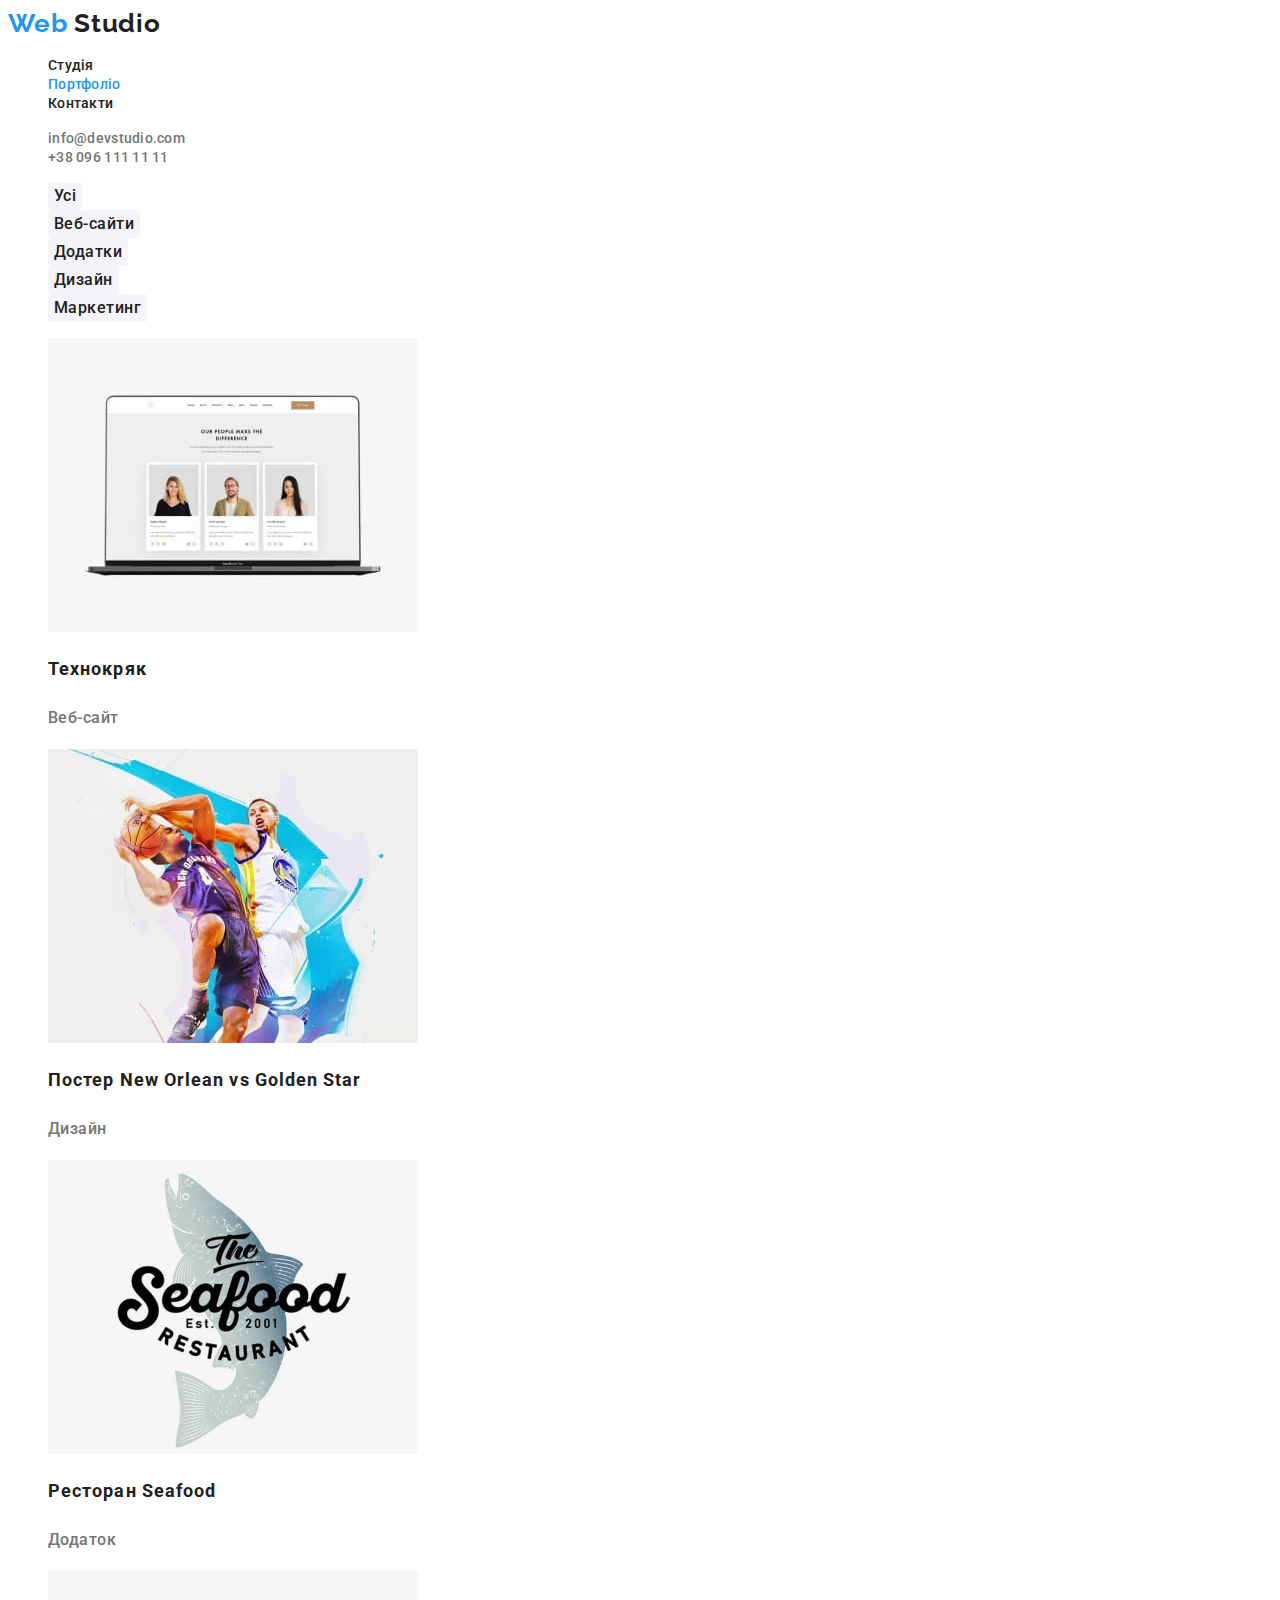
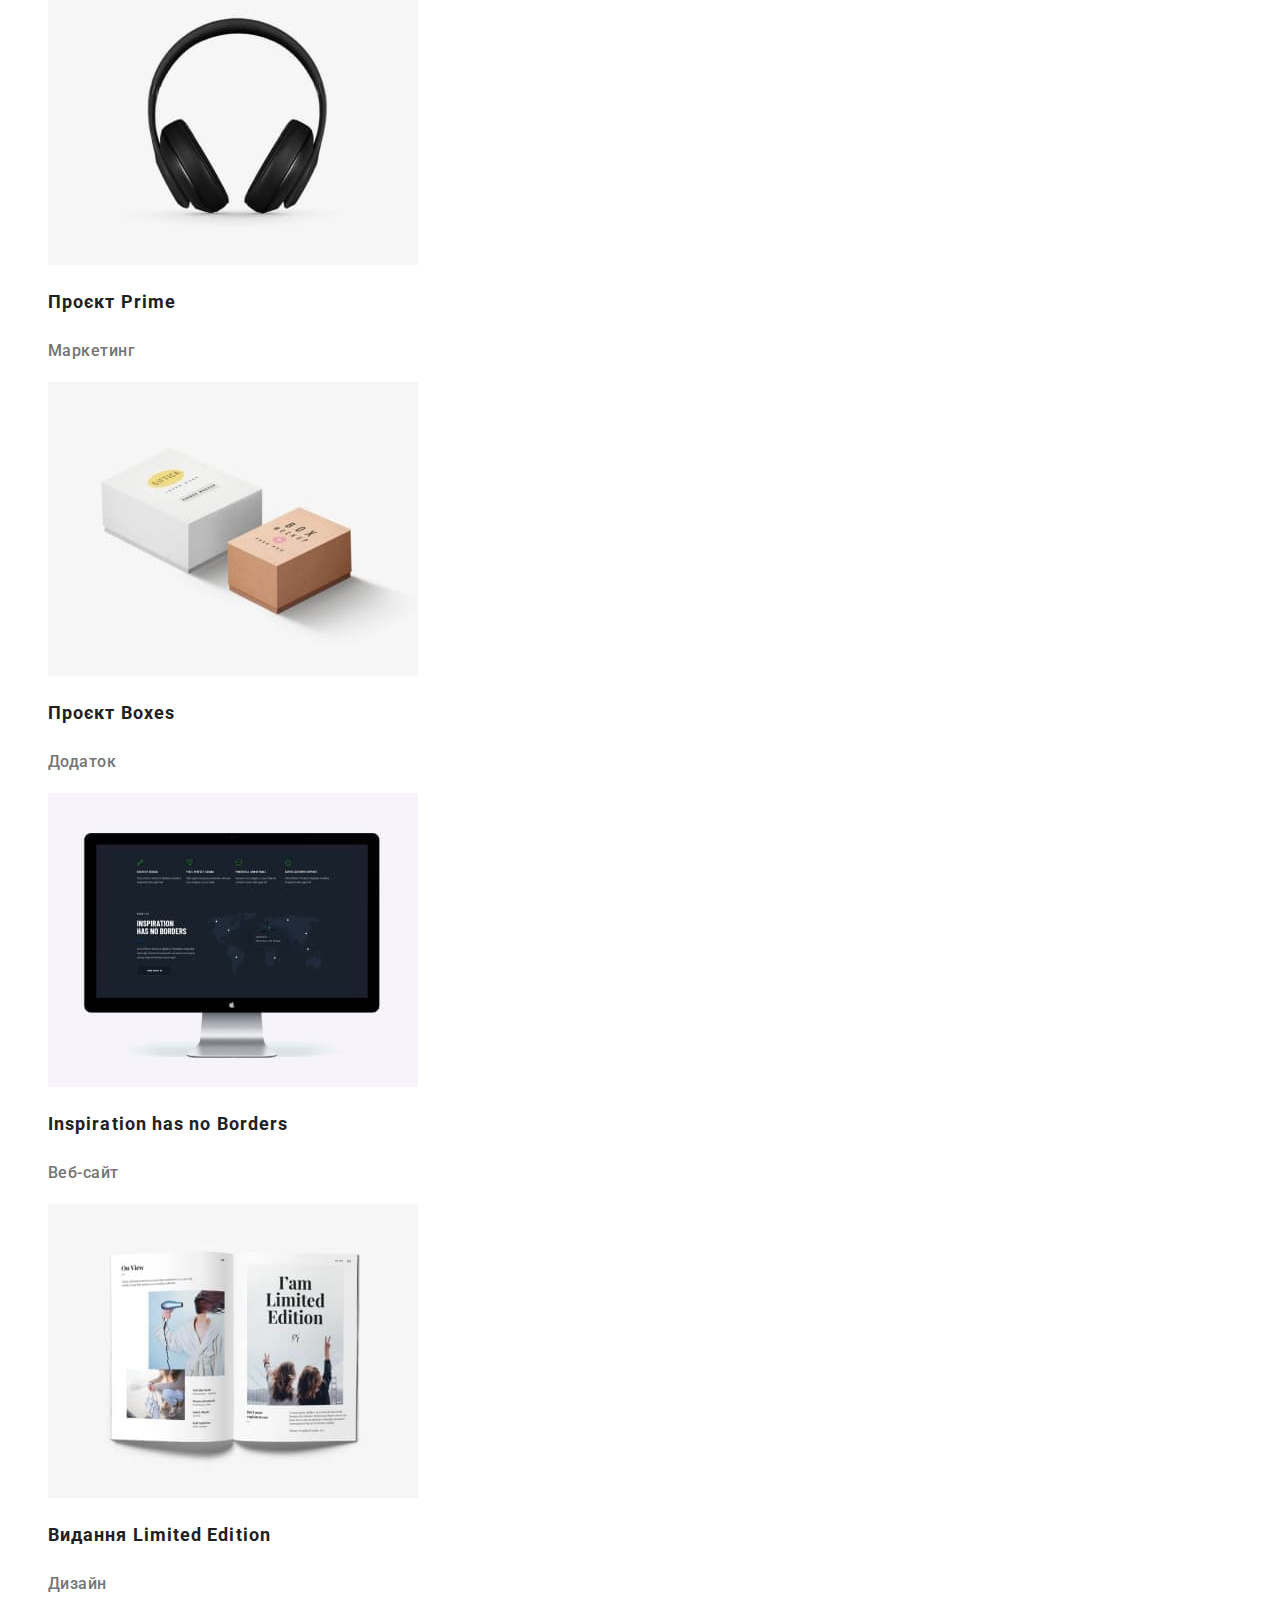
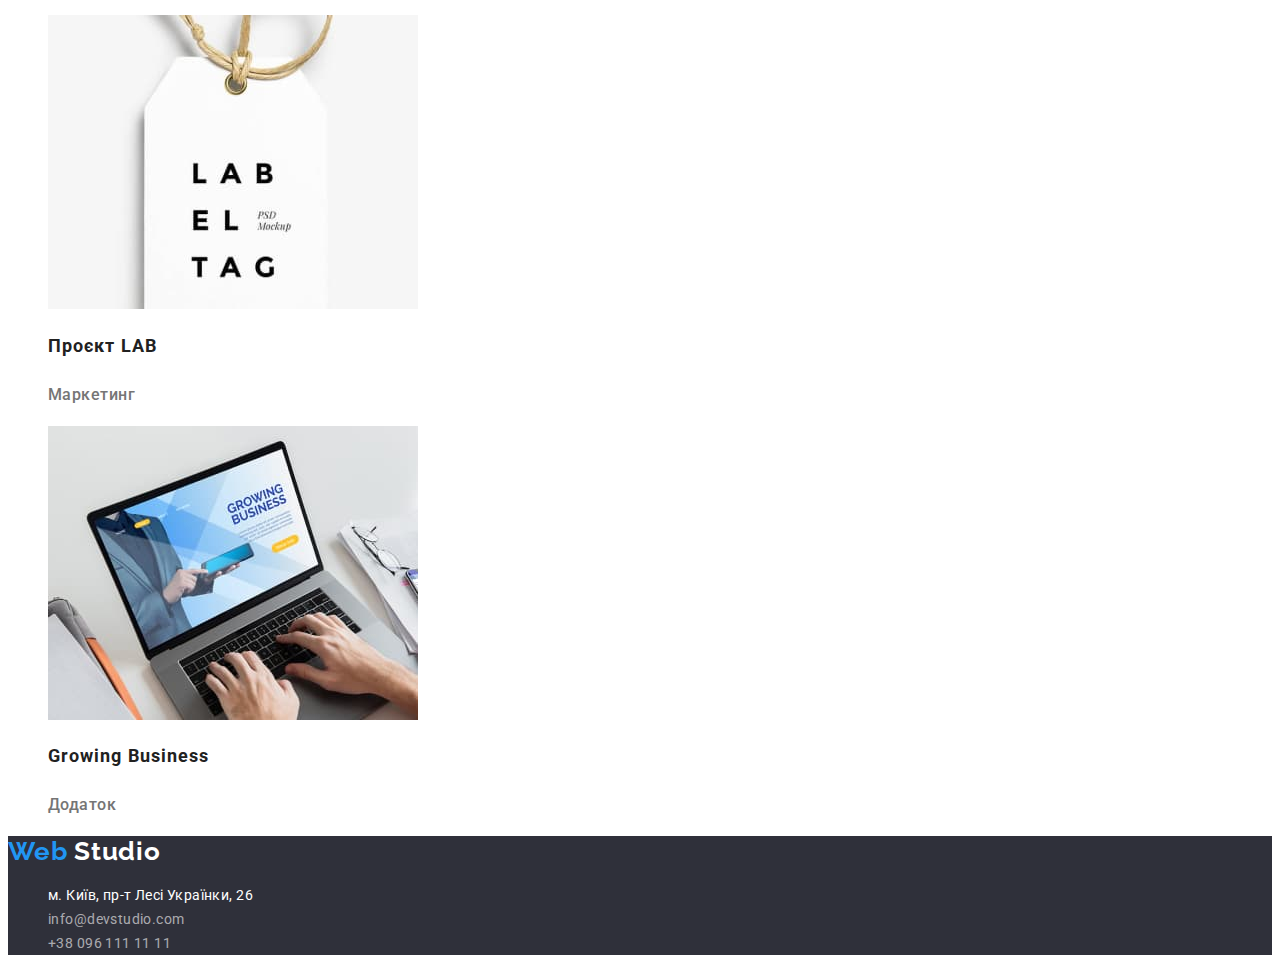
==== portfolio.html @ 4c3aa077 "копія дз2 в дз3" ====
<!DOCTYPE html>
<html lang="uk">
  <head>
    <link rel="preconnect" href="https://fonts.googleapis.com" />
    <link rel="preconnect" href="https://fonts.gstatic.com" crossorigin />
    <meta charset="UTF-8" />
    <meta http-equiv="X-UA-Compatible" content="IE=edge" />
    <meta name="viewport" content="width=device-width, initial-scale=1.0" />
    <link
      href="https://fonts.googleapis.com/css2?family=Raleway:wght@700&family=Roboto:wght@400;500;700;900&display=swap"
      rel="stylesheet"
    />
    <link rel="stylesheet" href="./css/styles.css" />
    <title>Home work Portfolio</title>
  </head>
  <body>
    <!-- Header -->
    <header>
      <a href="#" class="logo">
        Web
        <span class="logo-web">Studio</span>
      </a>
      <nav class="nav-links">
        <ul class="list">
          <li>
            <a class="link link-page-secondary" href="./index.html">Студія</a>
          </li>
          <li><a class="link link-page-current" href="#">Портфоліо</a></li>
          <li><a class="link link-page-secondary" href="#">Контакти</a></li>
        </ul>
      </nav>
      <ul class="list">
        <li>
          <a class="header-contact" href="mailto:info@devstudio.com">
            info@devstudio.com
          </a>
        </li>
        <li>
          <a class="header-contact" href="tel:+380961111111">
            +38 096 111 11 11
          </a>
        </li>
      </ul>
    </header>
    <!-- main -->
    <main>
      <section class="gallary">
        <h1 hidden>Наші проєкти</h1>
        <ul class="buttons">
          <li>
            <button type="button" class="button-filter button-all">Усі</button>
          </li>
          <li>
            <button type="button" class="button-filter button-site">
              Веб-сайти
            </button>
          </li>
          <li>
            <button type="button" class="button-filter button-appendices">
              Додатки
            </button>
          </li>
          <li>
            <button type="button" class="button-filter button-design">
              Дизайн
            </button>
          </li>
          <li>
            <button type="button" class="button-filter button-marketing">
              Маркетинг
            </button>
          </li>
        </ul>
        <ul class="list">
          <li>
            <a class="list link" href="#">
              <img src="./img/technocryk.jpg" alt="веб-сайт" width="370" />
              <h2 class="gallary-title">Технокряк</h2>
              <p class="gallary-text">Веб-сайт</p>
            </a>
          </li>

          <li>
            <a class="list link" href="#">
              <img src="./img/poster.jpg" alt="дизайн" width="370" />
              <h2 class="gallary-title">Постер New Orlean vs Golden Star</h2>
              <p class="gallary-text">Дизайн</p>
            </a>
          </li>

          <li>
            <a class="list link" href="#">
              <img src="./img/restaurant.jpg" alt="додаток" width="370" />
              <h2 class="gallary-title">Ресторан Seafood</h2>
              <p class="gallary-text">Додаток</p>
            </a>
          </li>

          <li>
            <a class="list link" href="#">
              <img src="./img/project-prime.jpg" alt="маркетинг" width="370" />
              <h2 class="gallary-title">Проєкт Prime</h2>
              <p class="gallary-text">Маркетинг</p>
            </a>
          </li>

          <li>
            <a class="list link" href="#">
              <img src="./img/project-boxes.jpg" alt="додаток" width="370" />
              <h2 class="gallary-title">Проєкт Boxes</h2>
              <p class="gallary-text">Додаток</p>
            </a>
          </li>

          <li>
            <a class="list link" href="#">
              <img src="./img/Inspiration.jpg" alt="веб-сайт" width="370" />
              <h2 class="gallary-title">Inspiration has no Borders</h2>
              <p class="gallary-text">Веб-сайт</p>
            </a>
          </li>

          <li>
            <a class="list link" href="#">
              <img src="./img/magazine.jpg" alt="дизайн" width="370" />
              <h2 class="gallary-title">Видання Limited Edition</h2>
              <p class="gallary-text">Дизайн</p>
            </a>
          </li>

          <li>
            <a class="list link" href="#">
              <img src="./img/project-lab.jpg" alt="маркетинг" width="370" />
              <h2 class="gallary-title">Проєкт LAB</h2>
              <p class="gallary-text">Маркетинг</p>
            </a>
          </li>

          <li>
            <a class="list link" href="#">
              <img src="./img/growing-bussines.jpg" alt="додаток" width="370" />
              <h2 class="gallary-title">Growing Business</h2>
              <p class="gallary-text">Додаток</p>
            </a>
          </li>
        </ul>
      </section>
    </main>
    <!-- Footer -->
    <footer class="footer">
      <a href="#" class="logo">
        Web
        <span class="logo-studio">Studio</span>
      </a>
      <address>
        <ul class="list">
          <li>
            <a
              class="address"
              href="https://goo.gl/maps/8CbtvmyLUksSTkxB8"
              target="_blank"
            >
              м. Київ, пр-т Лесі Українки, 26
            </a>
          </li>
          <li>
            <a class="footer-contact" href="mailto:info@devstudio.com">
              info@devstudio.com
            </a>
          </li>
          <li>
            <a class="footer-contact" href="tel:+380961111111">
              +38 096 111 11 11
            </a>
          </li>
        </ul>
      </address>
    </footer>
  </body>
</html>
---- css/styles.css ----
/* колір основного тексту #757575 */
/* колір вторинного тексту #212121 */
/* колір акценту #2196F3 */
/* колір білий #FFFFFF */
/* колір фону темний #2F303A */
/* колір фону сірого #F5F4FA */
/* колір прозорий rgba(255, 255, 255, 0.6) */

:root {
  --primary-text-color: #757575;
  --title-text-color: #212121;
  --accent-color: #2196f3;
  --primary-white-color: #ffffff;
  --color-transparent: rgba(255, 255, 255, 0.6);
  --background-color-dark: #2f303a;
  --background-color-gray: #f5f4fa;
}
/* Загальні стилі */
body {
  font-family: Roboto, sans-serif;
  background-color: var(--primary-white-color);
  color: var(--primary-text-color);
}
.list {
  list-style: none;
}
.buttons {
  list-style: none;
}

.link {
  color: var(--title-text-color);
  text-decoration: none;
  font-family: Roboto;
  font-weight: 500;
  font-size: 14px;
  line-height: calc(16 / 14);
  letter-spacing: 0.02em;
}

/* стилі логотипу */
.logo {
  color: var(--accent-color);
  font-family: 'Raleway';
  font-style: normal;
  font-weight: 700;
  font-size: 26px;
  line-height: calc(31 / 26);
  text-decoration: none;
  letter-spacing: 0.03em;
}
.logo-web {
  color: var(--title-text-color);
}
.logo-studio {
  color: var(--primary-white-color);
}
/* стилі контактів шапки */
.header-contact {
  font-weight: 500;
  font-size: 14px;
  line-height: calc(16 / 14);
  letter-spacing: 0.02em;
  text-decoration: none;
  color: var(--primary-text-color);
}
.header-contact:hover,
.header-contact:focus {
  color: var(--accent-color);
}
/* стилі навігатора */

.link-page-current .link-page-secondary {
  font-weight: 500;
  font-size: 14px;
  line-height: calc(16 / 14);
  letter-spacing: 0.02em;
}

.link-page-secondary:hover,
.link-page-secondary:focus {
  color: var(--accent-color);
}

.link-page-current {
  color: var(--accent-color);
}

/* стилі main WebStudio */
.hero {
  background: var(--background-color-dark);
  width: 1600px;
  height: 600px;
}
.hero-title {
  position: absolute;
  width: 696px;
  height: 120px;
  font-weight: 900;
  font-size: 44px;
  line-height: 1.36;
  text-align: center;
  letter-spacing: 0.06em;
  text-transform: uppercase;
  color: var(--primary-white-color);
}
.hero-button {
  font-family: inherit;
  font-weight: 700;
  font-size: 16px;
  line-height: calc(30 / 16);
  text-align: center;
  letter-spacing: 0.03em;
  color: var(--primary-white-color);
  background-color: var(--accent-color);
  cursor: pointer;
  border-radius: 4px;
  border: 0;
  box-shadow: 0px 4px 4px rgba(0, 0, 0, 0.15);
  position: absolute;
  width: 216px;
  height: 50px;
}
.hero-button:hover,
.hero-button:focus {
  color: var(--primary-white-color);
  background-color: #188ce8;
}
.benefits-title {
  font-size: 14px;
  line-height: calc(16 / 14);
  letter-spacing: 0.03em;
  text-transform: uppercase;
  color: var(--title-text-color);
}
.benefits-text {
  font-size: 14px;
  line-height: calc(24 / 14);
  letter-spacing: 0.03em;
  color: var(--primary-text-color);
}
.project-title {
  font-size: 36px;
  line-height: calc(42 / 36);
  letter-spacing: 0.03em;
  color: var(--title-text-color);
}
.team {
  background-color: var(--background-color-gray);
}
.team-title {
  font-size: 36px;
  line-height: calc(42 / 36);
  letter-spacing: 0.03em;
  color: var(--title-text-color);
}
.specialist-title {
  font-weight: 500;
  font-size: 16px;
  line-height: 19px;
  letter-spacing: 0.03em;
  color: var(--title-text-color);
}
.specialist-text {
  font-size: 16px;
  line-height: calc(19 / 16);
  letter-spacing: 0.03em;
  color: var(--primary-text-color);
}
/* стилі main сторінки Porfolio */

/* стиль кнопки */
.button-filter {
  font-family: inherit;
  font-style: normal;
  font-weight: 500;
  font-size: 16px;
  line-height: calc(26 / 16);
  text-align: center;
  letter-spacing: 0.03em;
  color: var(--title-text-color);
  cursor: pointer;
  background-color: var(--background-color-gray);
  border-radius: 4px;
  border: 0;
}
.button-filter:hover,
.button-filter:focus {
  color: var(--primary-white-color);
  background-color: var(--accent-color);
}
/* стиль Галереї проєктів */
.gallary-title {
  font-size: 18px;
  line-height: calc(36 / 18);
  letter-spacing: 0.06em;
  color: var(--title-text-color);
  text-decoration: none;
}
.gallary-title:hover,
.gallary-title:focus {
  color: var(--accent-color);
}
.gallary-text {
  font-size: 16px;
  line-height: calc(30 / 16);
  letter-spacing: 0.03em;
  color: var(--primary-text-color);
}
/* стилі футера */
.footer {
  background: var(--background-color-dark);
}

.footer-contact {
  font-family: 'Roboto';
  font-style: normal;
  font-weight: 400;
  font-size: 14px;
  line-height: calc(24 / 14);
  text-decoration: none;
  letter-spacing: 0.03em;
  color: var(--color-transparent);
}
.footer-contact:hover,
.footer-contact:focus {
  color: var(--accent-color);
}
/* стиль адреси */
.address {
  color: var(--primary-white-color);
  font-family: 'Roboto';
  font-style: normal;
  font-weight: 400;
  font-size: 14px;
  line-height: calc(24 / 14);
  text-decoration: none;
  letter-spacing: 0.03em;
}
.address:hover,
.address:focus {
  color: var(--accent-color);
}
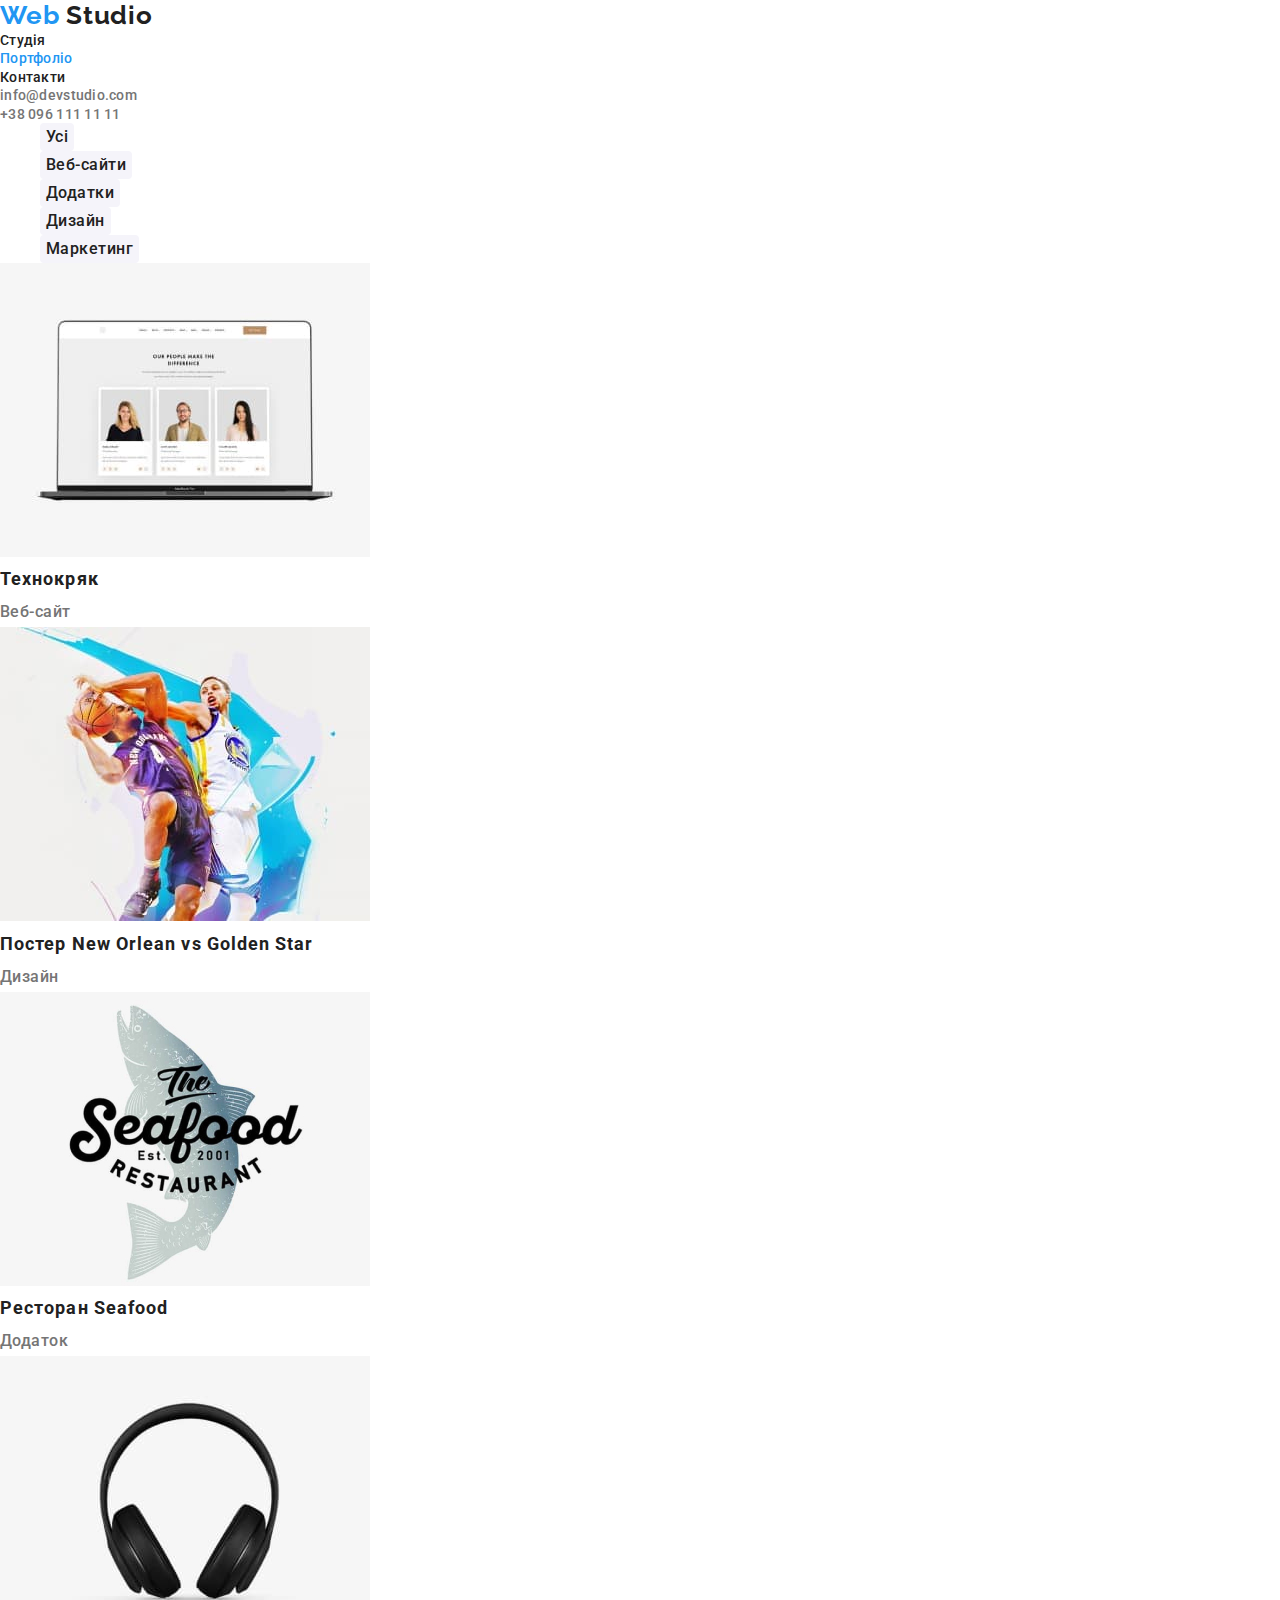
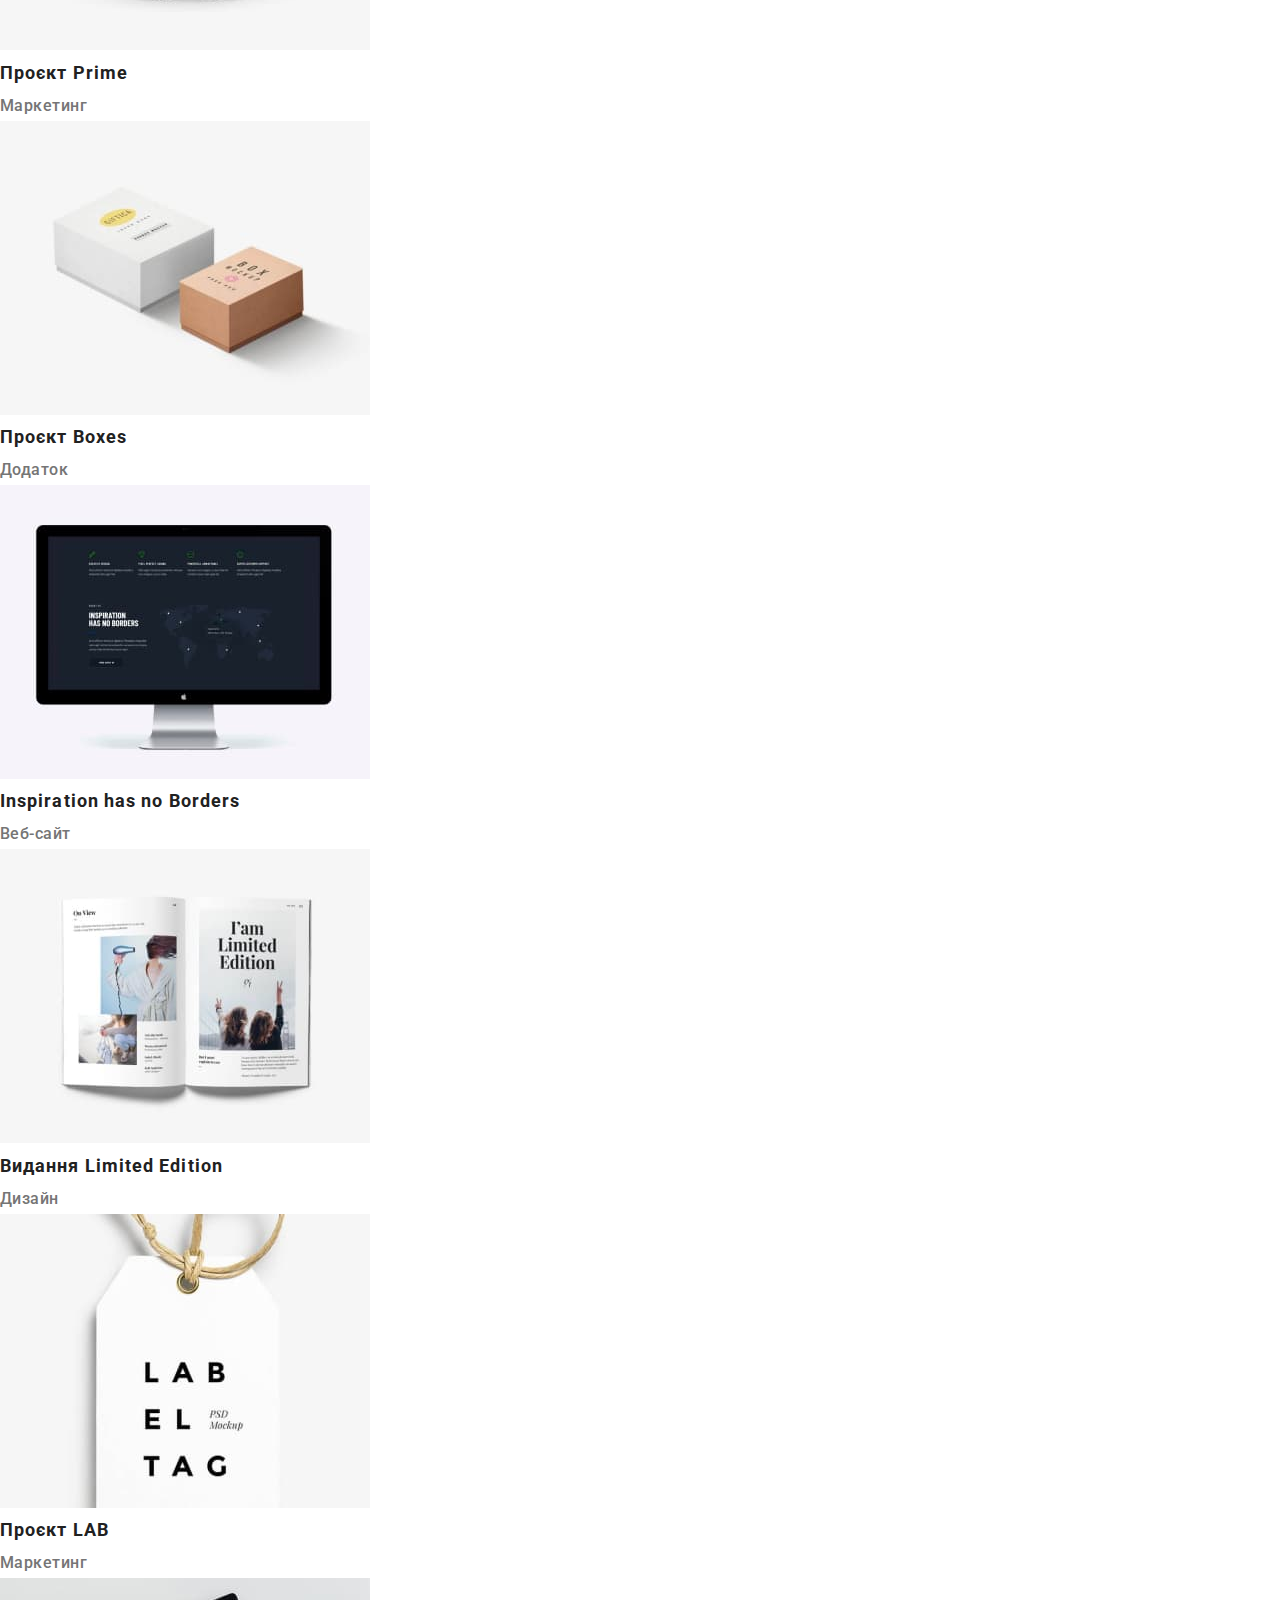
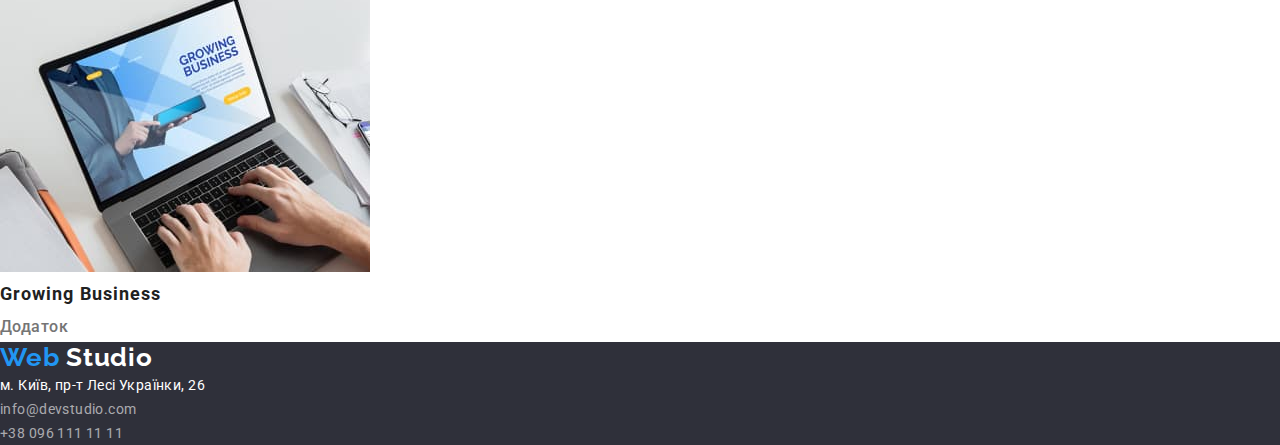
==== commit 9c3f6059: "розбиває на блоки" ====
--- a/portfolio.html
+++ b/portfolio.html
@@ -10,6 +10,7 @@
       href="https://fonts.googleapis.com/css2?family=Raleway:wght@700&family=Roboto:wght@400;500;700;900&display=swap"
       rel="stylesheet"
     />
+    <link rel="stylesheet" href="https://cdnjs.cloudflare.com/ajax/libs/modern-normalize/1.1.0/modern-normalize.min.css" />
     <link rel="stylesheet" href="./css/styles.css" />
     <title>Home work Portfolio</title>
   </head>
--- a/css/styles.css
+++ b/css/styles.css
@@ -5,6 +5,12 @@
 /* колір фону темний #2F303A */
 /* колір фону сірого #F5F4FA */
 /* колір прозорий rgba(255, 255, 255, 0.6) */
+
+*,
+*::before,
+*::after {
+  box-sizing: border-box;
+}
 
 :root {
   --primary-text-color: #757575;
@@ -23,11 +29,20 @@
 }
 .list {
   list-style: none;
+  margin: 0;
+  padding-left: 0;
 }
 .buttons {
   list-style: none;
 }
 
+.container {
+  width: 1200px;
+  margin: auto;
+  padding: 0 15px;
+  outline: 2px solid red;
+}
+
 .link {
   color: var(--title-text-color);
   text-decoration: none;
@@ -37,7 +52,9 @@
   line-height: calc(16 / 14);
   letter-spacing: 0.02em;
 }
-
+h1, h2, h3, ul, p {
+  margin: 0;
+}
 /* стилі логотипу */
 .logo {
   color: var(--accent-color);
@@ -89,12 +106,12 @@
 /* стилі main WebStudio */
 .hero {
   background: var(--background-color-dark);
-  width: 1600px;
   height: 600px;
+  
 }
 .hero-title {
-  position: absolute;
-  width: 696px;
+  margin: 0;
+ width: 696px;
   height: 120px;
   font-weight: 900;
   font-size: 44px;
@@ -117,7 +134,6 @@
   border-radius: 4px;
   border: 0;
   box-shadow: 0px 4px 4px rgba(0, 0, 0, 0.15);
-  position: absolute;
   width: 216px;
   height: 50px;
 }
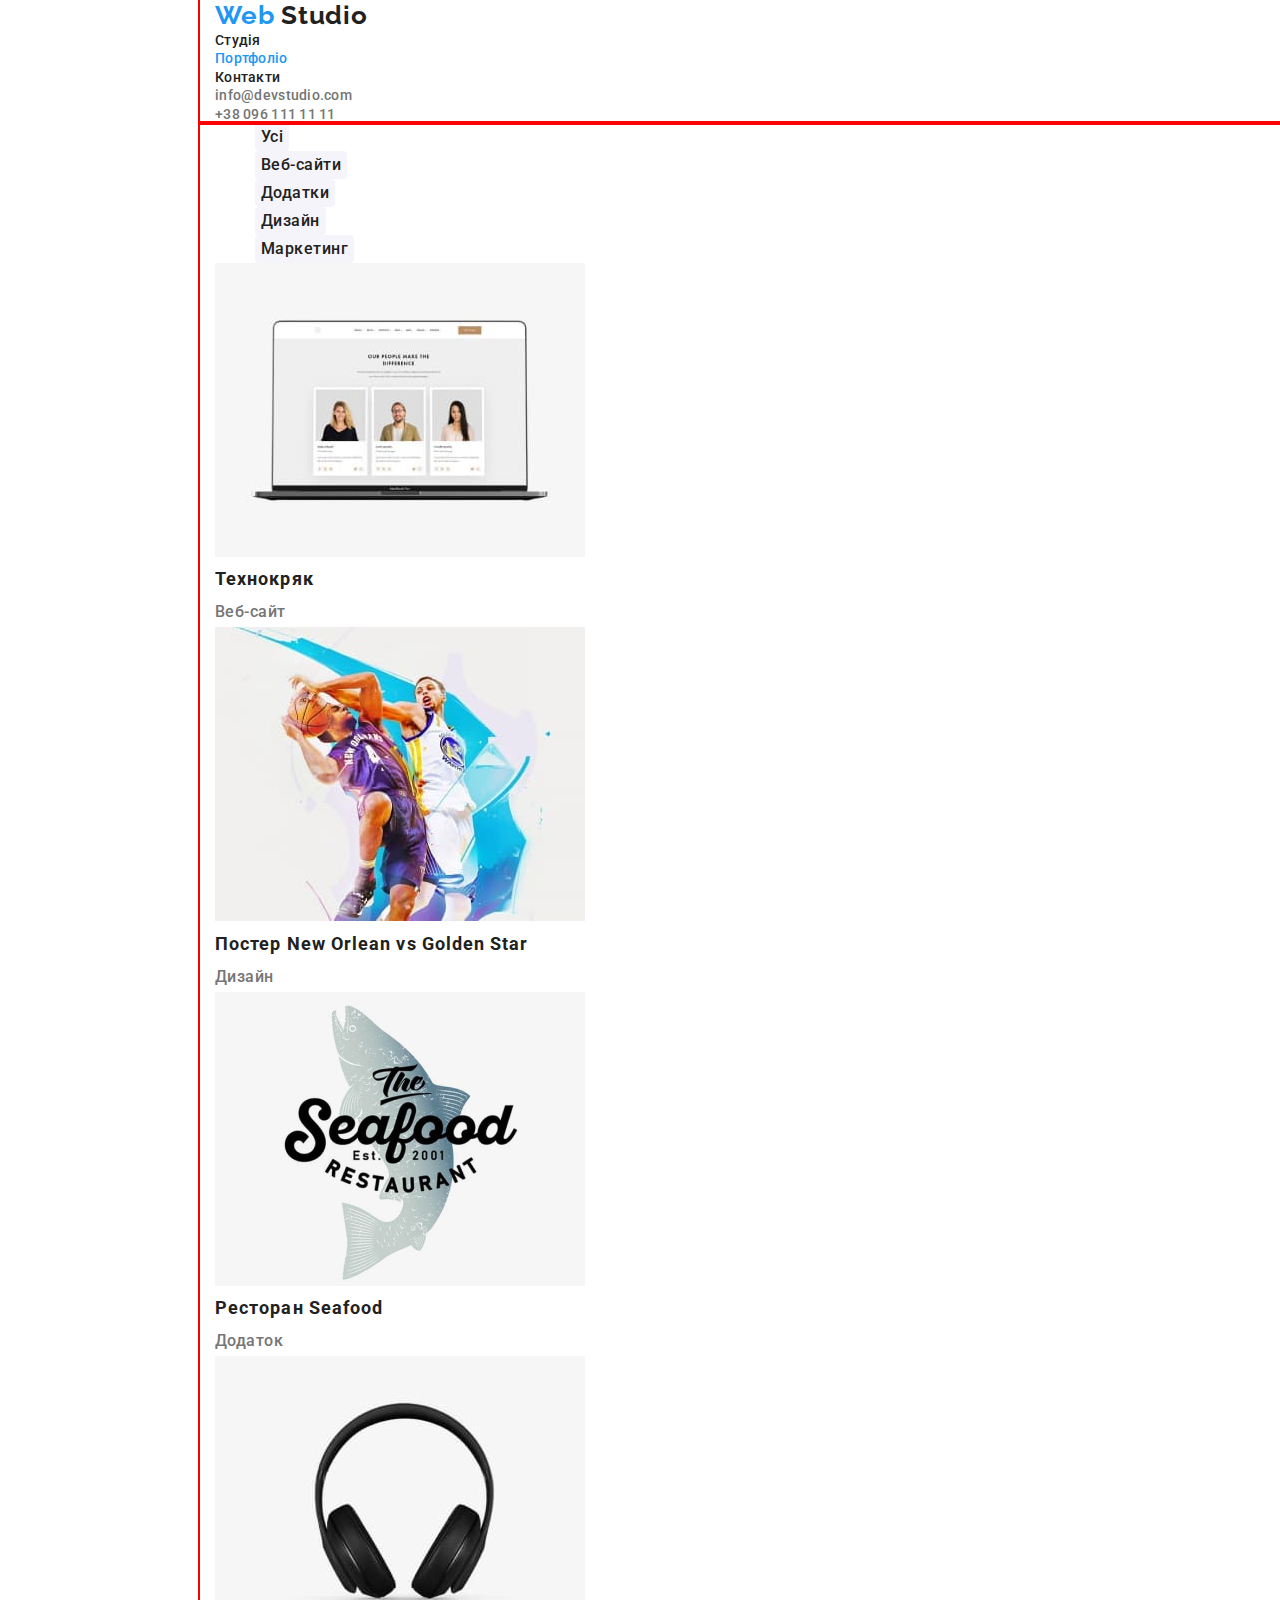
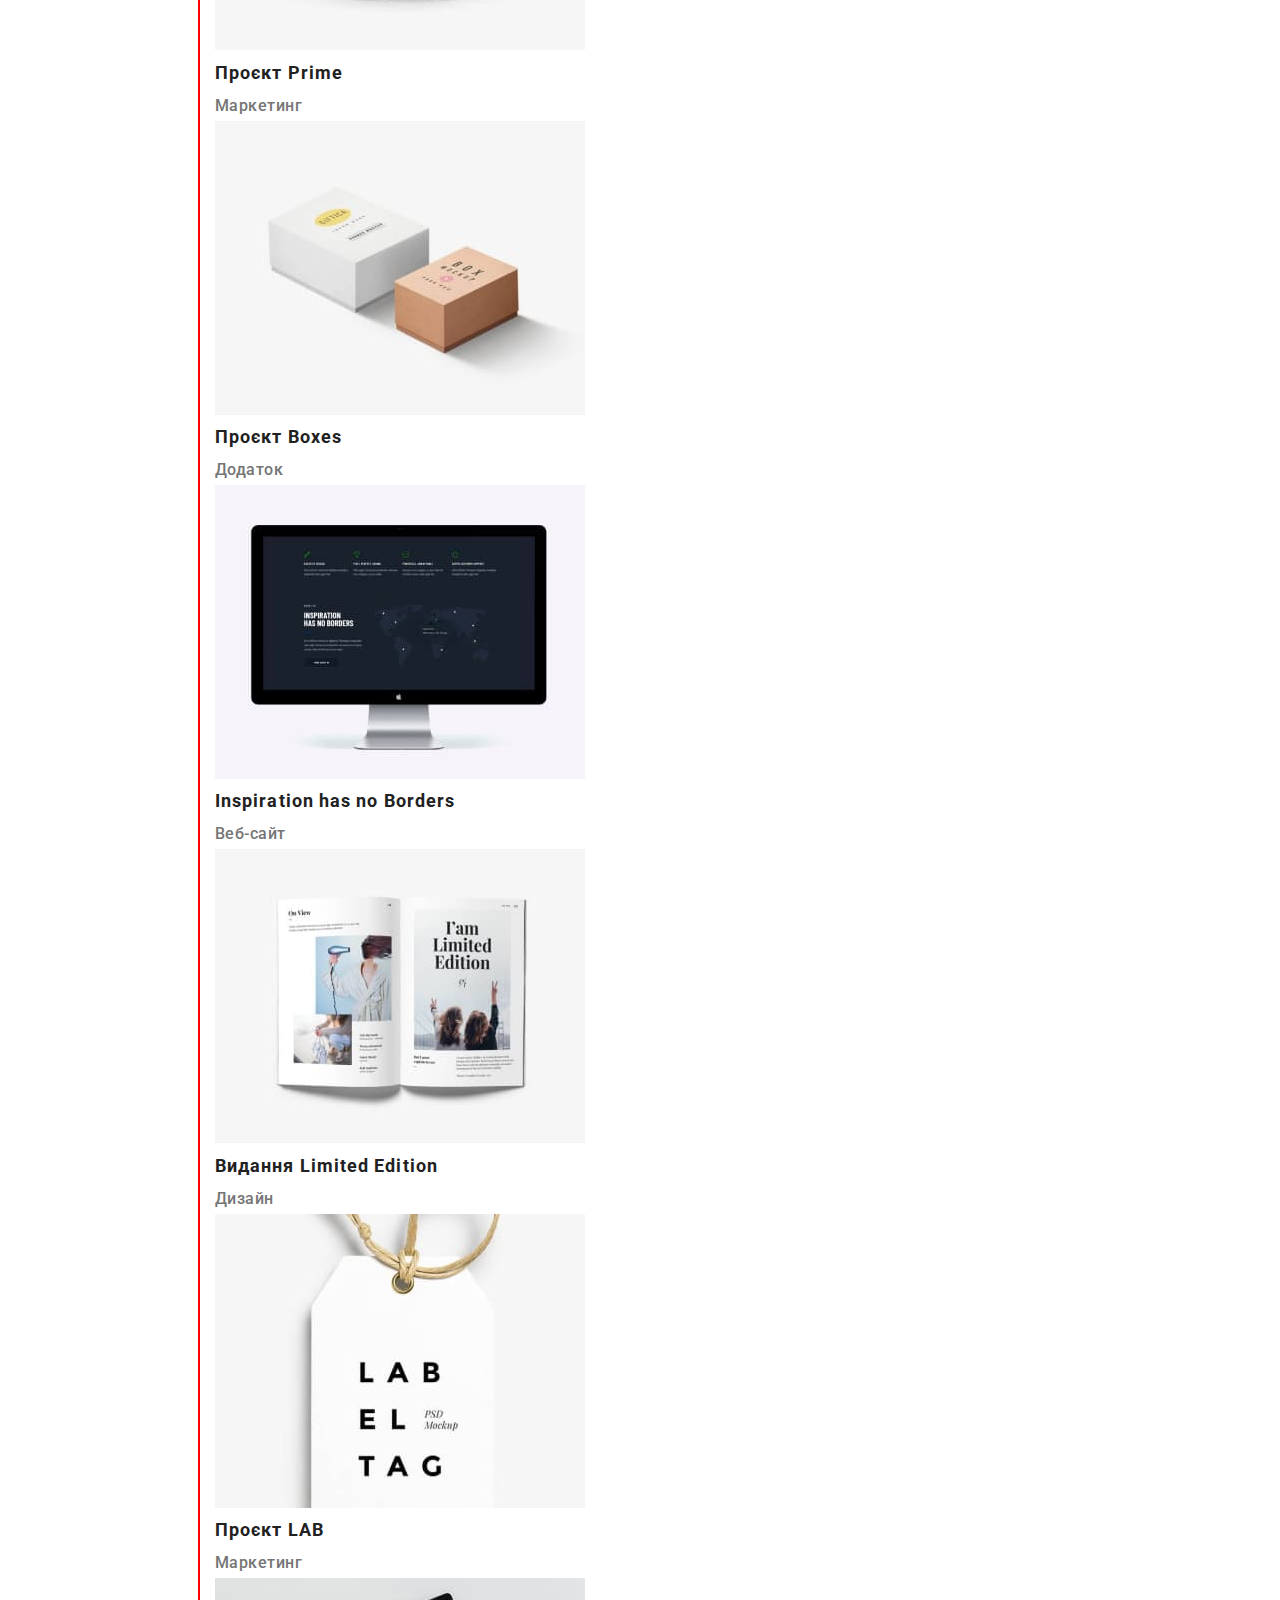
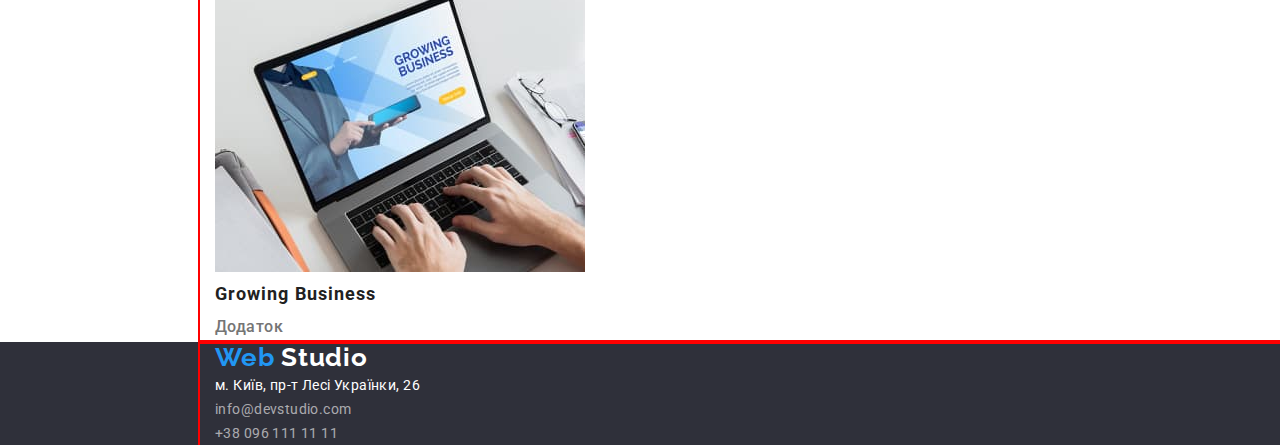
==== commit ffafa3f4: "додає розмітку контнйнерами" ====
--- a/portfolio.html
+++ b/portfolio.html
@@ -16,7 +16,8 @@
   </head>
   <body>
     <!-- Header -->
-    <header>
+    <header class="page-header section">
+      <div class="container">
       <a href="#" class="logo">
         Web
         <span class="logo-web">Studio</span>
@@ -42,11 +43,13 @@
           </a>
         </li>
       </ul>
+    </div>
     </header>
     <!-- main -->
     <main>
-      <section class="gallary">
-        <h1 hidden>Наші проєкти</h1>
+      <section class="gallary section">
+        <div class="container">
+          <h1 hidden>Наші проєкти</h1>
         <ul class="buttons">
           <li>
             <button type="button" class="button-filter button-all">Усі</button>
@@ -145,10 +148,13 @@
             </a>
           </li>
         </ul>
+        </div>
+        
       </section>
     </main>
     <!-- Footer -->
-    <footer class="footer">
+    <footer class="footer section">
+      <div class="container">
       <a href="#" class="logo">
         Web
         <span class="logo-studio">Studio</span>
@@ -176,6 +182,7 @@
           </li>
         </ul>
       </address>
+    </div>
     </footer>
   </body>
 </html>
--- a/css/styles.css
+++ b/css/styles.css
@@ -43,6 +43,13 @@
   outline: 2px solid red;
 }
 
+.section {
+  width: 1600px;
+  padding: 0 94px;
+  margin: auto;
+  
+}
+
 .link {
   color: var(--title-text-color);
   text-decoration: none;
@@ -106,22 +113,29 @@
 /* стилі main WebStudio */
 .hero {
   background: var(--background-color-dark);
-  height: 600px;
+ padding-top: 200px;
+ padding-bottom: 200px;
+ text-align: center;
+
   
 }
 .hero-title {
-  margin: 0;
- width: 696px;
-  height: 120px;
+  
+  margin-bottom: 40px;
   font-weight: 900;
   font-size: 44px;
-  line-height: 1.36;
+  line-height: calc(60 / 44);
   text-align: center;
   letter-spacing: 0.06em;
   text-transform: uppercase;
   color: var(--primary-white-color);
 }
+.pre-title {
+  margin-top: 0px;
+  font-family: inherit;
+}
 .hero-button {
+  display: inline-block;
   font-family: inherit;
   font-weight: 700;
   font-size: 16px;
@@ -142,6 +156,10 @@
   color: var(--primary-white-color);
   background-color: #188ce8;
 }
+.benefits {
+  padding-top: 94px;
+  padding-bottom: 94px;
+}
 .benefits-title {
   font-size: 14px;
   line-height: calc(16 / 14);
@@ -156,15 +174,22 @@
   color: var(--primary-text-color);
 }
 .project-title {
+  margin-bottom: 50px;
   font-size: 36px;
   line-height: calc(42 / 36);
   letter-spacing: 0.03em;
   color: var(--title-text-color);
 }
+.container-project, .container-team {
+  text-align: center;
+}
+
 .team {
   background-color: var(--background-color-gray);
+  
 }
 .team-title {
+  margin-bottom: 50px;
   font-size: 36px;
   line-height: calc(42 / 36);
   letter-spacing: 0.03em;
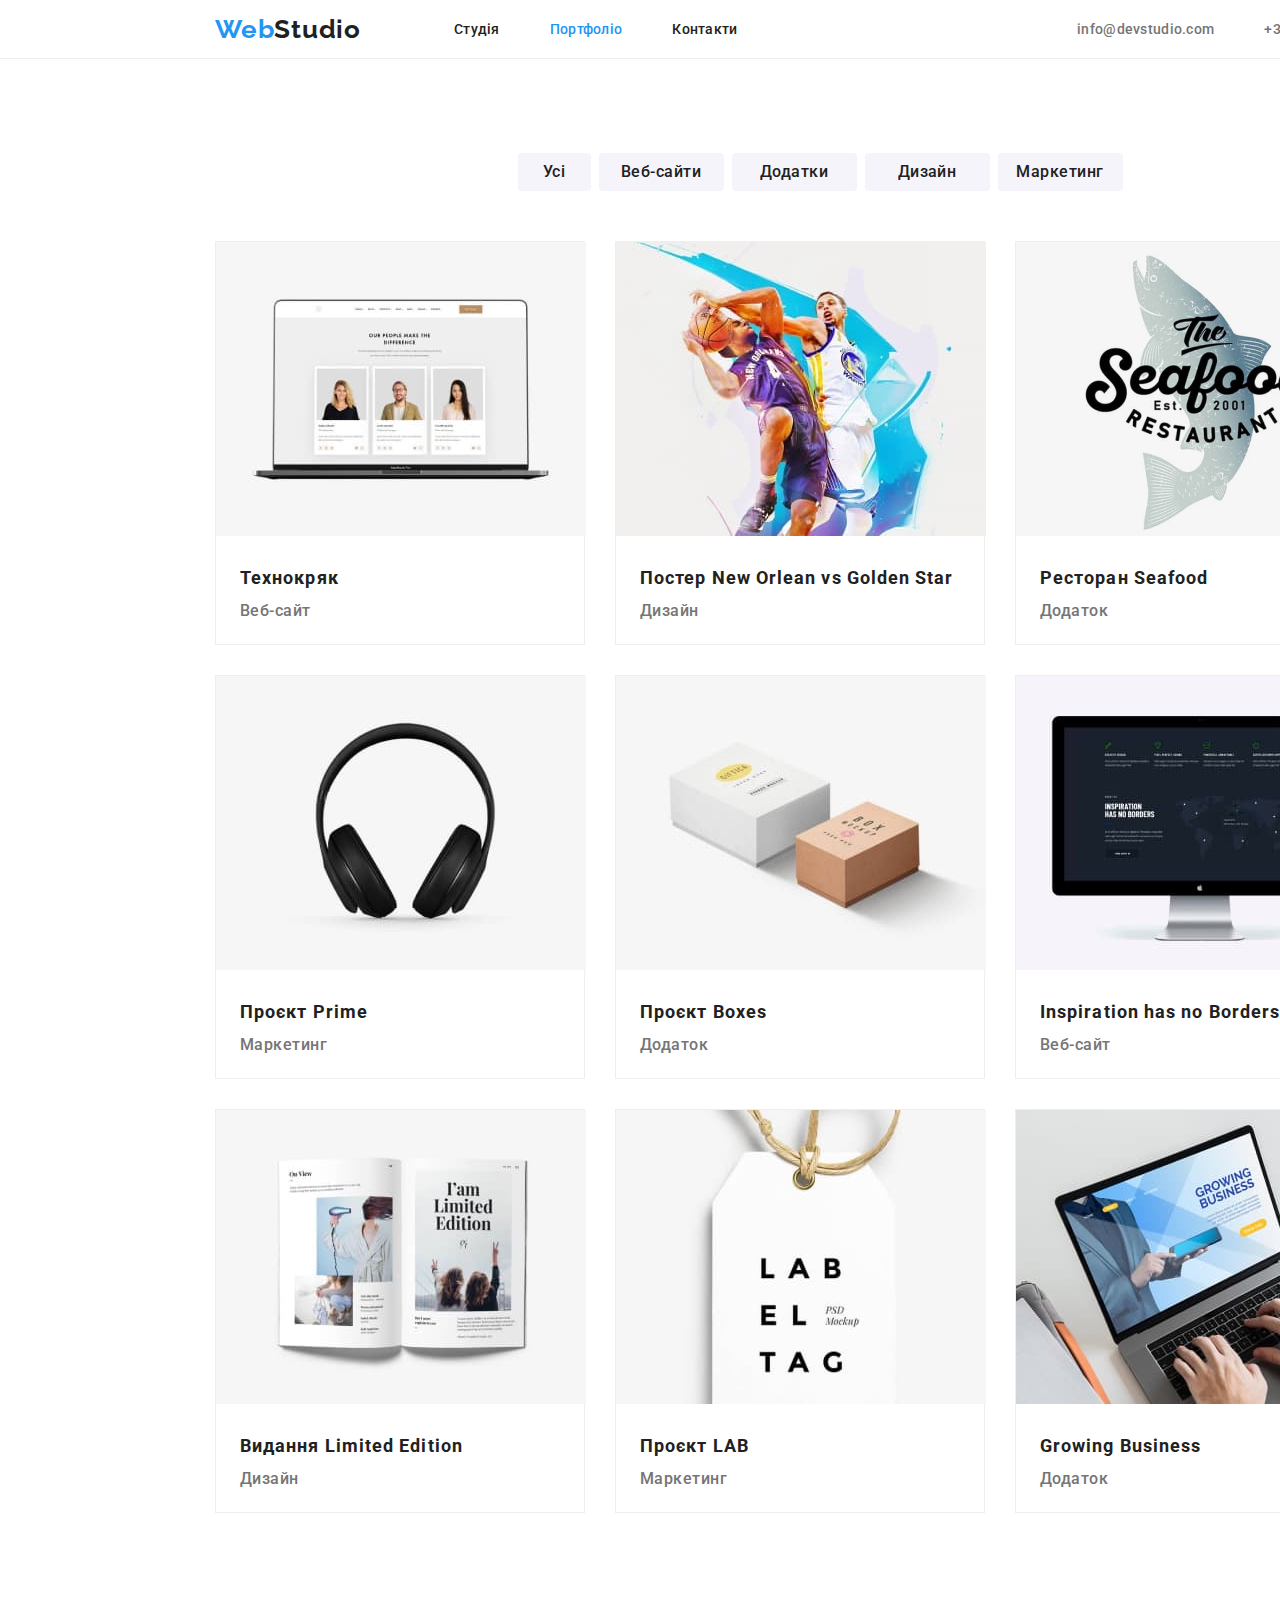
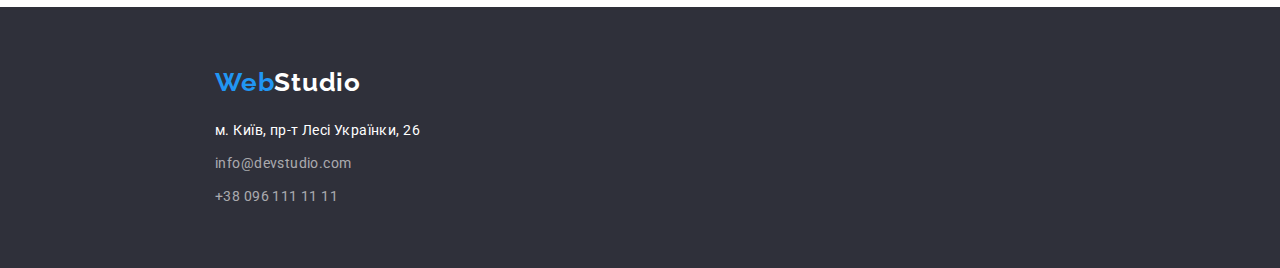
==== commit 10d472d9: "створює блоки-флекс" ====
--- a/portfolio.html
+++ b/portfolio.html
@@ -17,33 +17,32 @@
   <body>
     <!-- Header -->
     <header class="page-header section">
-      <div class="container">
-      <a href="#" class="logo">
-        Web
-        <span class="logo-web">Studio</span>
-      </a>
-      <nav class="nav-links">
-        <ul class="list">
-          <li>
-            <a class="link link-page-secondary" href="./index.html">Студія</a>
+      <div class="container main-nav">
+        <a href="#" class="logo">Web<span class="logo-web">Studio</span></a>
+        <nav class="nav-links">
+          <ul class="list site-nav">
+            <li class="item"><a class="link link-page-secondary" href="./index.html">Студія</a></li>
+            <li class="item">
+              <a class="link link-page-current" href="#">
+                Портфоліо
+              </a>
+            </li>
+            <li class="item"><a class="link link-page-secondary" href="#">Контакти</a></li>
+          </ul>
+        </nav>
+        <ul class="list site-contact">
+          <li class="item">
+            <a class="header-contact" href="mailto:info@devstudio.com">
+              info@devstudio.com
+            </a>
           </li>
-          <li><a class="link link-page-current" href="#">Портфоліо</a></li>
-          <li><a class="link link-page-secondary" href="#">Контакти</a></li>
+          <li class="item">
+            <a class="header-contact" href="tel:+380961111111">
+              +38 096 111 11 11
+            </a>
+          </li>
         </ul>
-      </nav>
-      <ul class="list">
-        <li>
-          <a class="header-contact" href="mailto:info@devstudio.com">
-            info@devstudio.com
-          </a>
-        </li>
-        <li>
-          <a class="header-contact" href="tel:+380961111111">
-            +38 096 111 11 11
-          </a>
-        </li>
-      </ul>
-    </div>
+      </div>
     </header>
     <!-- main -->
     <main>
@@ -51,32 +50,34 @@
         <div class="container">
           <h1 hidden>Наші проєкти</h1>
         <ul class="buttons">
-          <li>
+          <div class="button-list">
+          <li class="button-item">
             <button type="button" class="button-filter button-all">Усі</button>
           </li>
-          <li>
+          <li class="button-item">
             <button type="button" class="button-filter button-site">
               Веб-сайти
             </button>
           </li>
-          <li>
+          <li class="button-item">
             <button type="button" class="button-filter button-appendices">
               Додатки
             </button>
           </li>
-          <li>
+                  <li class="button-item">
             <button type="button" class="button-filter button-design">
               Дизайн
             </button>
           </li>
-          <li>
+          <li class="button-item">
             <button type="button" class="button-filter button-marketing">
               Маркетинг
             </button>
           </li>
+        </div>
         </ul>
-        <ul class="list">
-          <li>
+                <ul class="list gallary-project">
+          <li class="gallary-card">
             <a class="list link" href="#">
               <img src="./img/technocryk.jpg" alt="веб-сайт" width="370" />
               <h2 class="gallary-title">Технокряк</h2>
@@ -84,7 +85,7 @@
             </a>
           </li>
 
-          <li>
+          <li class="gallary-card">
             <a class="list link" href="#">
               <img src="./img/poster.jpg" alt="дизайн" width="370" />
               <h2 class="gallary-title">Постер New Orlean vs Golden Star</h2>
@@ -92,7 +93,7 @@
             </a>
           </li>
 
-          <li>
+          <li class="gallary-card">
             <a class="list link" href="#">
               <img src="./img/restaurant.jpg" alt="додаток" width="370" />
               <h2 class="gallary-title">Ресторан Seafood</h2>
@@ -100,7 +101,7 @@
             </a>
           </li>
 
-          <li>
+          <li class="gallary-card">
             <a class="list link" href="#">
               <img src="./img/project-prime.jpg" alt="маркетинг" width="370" />
               <h2 class="gallary-title">Проєкт Prime</h2>
@@ -108,7 +109,7 @@
             </a>
           </li>
 
-          <li>
+          <li class="gallary-card">
             <a class="list link" href="#">
               <img src="./img/project-boxes.jpg" alt="додаток" width="370" />
               <h2 class="gallary-title">Проєкт Boxes</h2>
@@ -116,7 +117,7 @@
             </a>
           </li>
 
-          <li>
+          <li class="gallary-card">
             <a class="list link" href="#">
               <img src="./img/Inspiration.jpg" alt="веб-сайт" width="370" />
               <h2 class="gallary-title">Inspiration has no Borders</h2>
@@ -124,7 +125,7 @@
             </a>
           </li>
 
-          <li>
+          <li class="gallary-card">
             <a class="list link" href="#">
               <img src="./img/magazine.jpg" alt="дизайн" width="370" />
               <h2 class="gallary-title">Видання Limited Edition</h2>
@@ -132,7 +133,7 @@
             </a>
           </li>
 
-          <li>
+          <li class="gallary-card">
             <a class="list link" href="#">
               <img src="./img/project-lab.jpg" alt="маркетинг" width="370" />
               <h2 class="gallary-title">Проєкт LAB</h2>
@@ -140,14 +141,16 @@
             </a>
           </li>
 
-          <li>
+          <li class="gallary-card">
             <a class="list link" href="#">
               <img src="./img/growing-bussines.jpg" alt="додаток" width="370" />
               <h2 class="gallary-title">Growing Business</h2>
               <p class="gallary-text">Додаток</p>
             </a>
           </li>
+        
         </ul>
+      
         </div>
         
       </section>
@@ -155,34 +158,33 @@
     <!-- Footer -->
     <footer class="footer section">
       <div class="container">
-      <a href="#" class="logo">
-        Web
-        <span class="logo-studio">Studio</span>
-      </a>
-      <address>
-        <ul class="list">
-          <li>
-            <a
-              class="address"
-              href="https://goo.gl/maps/8CbtvmyLUksSTkxB8"
-              target="_blank"
-            >
-              м. Київ, пр-т Лесі Українки, 26
-            </a>
-          </li>
-          <li>
-            <a class="footer-contact" href="mailto:info@devstudio.com">
-              info@devstudio.com
-            </a>
-          </li>
-          <li>
-            <a class="footer-contact" href="tel:+380961111111">
-              +38 096 111 11 11
-            </a>
-          </li>
-        </ul>
-      </address>
-    </div>
+        <a href="#" class="logo webstudio">
+          Web<span class="logo-studio">Studio</span>
+        </a>
+        <address>
+          <ul class="list">
+            <li class="item-contact">
+              <a
+                class="address"
+                href="https://goo.gl/maps/8CbtvmyLUksSTkxB8"
+                target="_blank"
+              >
+                м. Київ, пр-т Лесі Українки, 26
+              </a>
+            </li>
+            <li class="item-contact">
+              <a class="footer-contact" href="mailto:info@devstudio.com">
+                info@devstudio.com
+              </a>
+            </li>
+            <li class="item-contact">
+              <a class="footer-contact" href="tel:+380961111111">
+                +38 096 111 11 11
+              </a>
+            </li>
+          </ul>
+        </address>
+      </div>
     </footer>
   </body>
 </html>
--- a/css/styles.css
+++ b/css/styles.css
@@ -38,16 +38,16 @@
 
 .container {
   width: 1200px;
-  margin: auto;
   padding: 0 15px;
-  outline: 2px solid red;
+  margin-left: auto;
+  margin-right: auto;
+  /* outline: 2px solid red; */
 }
 
 .section {
   width: 1600px;
   padding: 0 94px;
   margin: auto;
-  
 }
 
 .link {
@@ -59,8 +59,19 @@
   line-height: calc(16 / 14);
   letter-spacing: 0.02em;
 }
-h1, h2, h3, ul, p {
+h1,
+h2,
+h3,
+ul,
+p {
   margin: 0;
+}
+.main-nav {
+  display: flex;
+  align-items: center;
+}
+.page-header {
+  border-bottom: 1px solid #ececec;
 }
 /* стилі логотипу */
 .logo {
@@ -80,6 +91,33 @@
   color: var(--primary-white-color);
 }
 /* стилі контактів шапки */
+.site-nav {
+  display: flex;
+  margin-left: 93px;
+}
+.site-nav .item + .item {
+  margin-left: 50px;
+}
+/* .site-nav .item:last-child {
+margin-right: 0;
+} */
+.site-nav .link {
+  display: block;
+  padding-top: 21px;
+  padding-bottom: 21px;
+}
+.site-contact {
+  display: flex;
+  margin-left: auto;
+}
+.site-contact .item + .item {
+  margin-left: 50px;
+}
+.site-contact .header-contact {
+  display: block;
+  padding-top: 21px;
+  padding-bottom: 21px;
+}
 .header-contact {
   font-weight: 500;
   font-size: 14px;
@@ -113,14 +151,12 @@
 /* стилі main WebStudio */
 .hero {
   background: var(--background-color-dark);
- padding-top: 200px;
- padding-bottom: 200px;
- text-align: center;
-
-  
-}
+  padding-top: 200px;
+  padding-bottom: 200px;
+  text-align: center;
+}
+
 .hero-title {
-  
   margin-bottom: 40px;
   font-weight: 900;
   font-size: 44px;
@@ -160,6 +196,18 @@
   padding-top: 94px;
   padding-bottom: 94px;
 }
+.benefits-list,
+.project-list,
+.team-list {
+  display: flex;
+  flex-wrap: wrap;
+}
+.benefits-item + .benefits-item {
+  margin-left: 30px;
+}
+.benefits-item {
+  width: 270px;
+}
 .benefits-title {
   font-size: 14px;
   line-height: calc(16 / 14);
@@ -172,45 +220,69 @@
   line-height: calc(24 / 14);
   letter-spacing: 0.03em;
   color: var(--primary-text-color);
+}
+
+.project {
+  padding-bottom: 94px;
 }
 .project-title {
   margin-bottom: 50px;
   font-size: 36px;
   line-height: calc(42 / 36);
   letter-spacing: 0.03em;
-  color: var(--title-text-color);
-}
-.container-project, .container-team {
-  text-align: center;
-}
-
+  text-align: center;
+  color: var(--title-text-color);
+}
+
+.project-item + .project-item {
+  margin-left: 30px;
+}
 .team {
   background-color: var(--background-color-gray);
-  
+  padding-top: 94px;
+  padding-bottom: 94px;
 }
 .team-title {
   margin-bottom: 50px;
   font-size: 36px;
   line-height: calc(42 / 36);
   letter-spacing: 0.03em;
-  color: var(--title-text-color);
+  text-align: center;
+  color: var(--title-text-color);
+}
+.card {
+  height: 368px;
+  background-color: var(--primary-white-color);
+  box-shadow: 0px 1px 3px rgba(0, 0, 0, 0.12), 0px 1px 1px rgba(0, 0, 0, 0.14), 0px 2px 1px rgba(0, 0, 0, 0.2);
+border-radius: 0px 0px 4px 4px;
+}
+.card + .card {
+  margin-left: 30px;
 }
 .specialist-title {
+  margin-top: 30px;
+  margin-bottom: 10px;
   font-weight: 500;
   font-size: 16px;
   line-height: 19px;
   letter-spacing: 0.03em;
+  text-align: center;
   color: var(--title-text-color);
 }
 .specialist-text {
   font-size: 16px;
   line-height: calc(19 / 16);
   letter-spacing: 0.03em;
+  text-align: center;
   color: var(--primary-text-color);
 }
 /* стилі main сторінки Porfolio */
 
 /* стиль кнопки */
+.gallary {
+  padding-top: 94px;
+  padding-bottom: 94px;
+}
 .button-filter {
   font-family: inherit;
   font-style: normal;
@@ -230,8 +302,51 @@
   color: var(--primary-white-color);
   background-color: var(--accent-color);
 }
+
+.button-all {
+  width: 73px;
+  height: 38px;
+}
+.button-site, .button-appendices, .button-design, .button-marketing {
+  width: 125px;
+  height: 38px;
+}
+
+.button-list {
+  display: flex;
+  justify-content: center;
+  margin-bottom: 50px;
+}
+
+.button-item {
+  display: block;
+}
+.button-item + .button-item {
+  margin-left: 8px;
+}
 /* стиль Галереї проєктів */
+.gallary-project {
+  display: flex;
+  flex-wrap: wrap;
+}
+.gallary-card {
+  margin-right: 30px;
+  margin-bottom: 30px;
+  width: 370px;
+  height: 404px;
+  background-color: var(--primary-white-color);
+  border: 1px solid #EEEEEE;
+}
+.gallary-card:nth-child(3n) {
+  margin-right: 0px;
+}
+.gallary-card:nth-last-child(-n + 3) {
+  margin-bottom: 0px;
+}
 .gallary-title {
+  display: block;
+  margin-top: 20px;
+  margin-left: 24px;
   font-size: 18px;
   line-height: calc(36 / 18);
   letter-spacing: 0.06em;
@@ -243,6 +358,7 @@
   color: var(--accent-color);
 }
 .gallary-text {
+  margin-left: 24px;
   font-size: 16px;
   line-height: calc(30 / 16);
   letter-spacing: 0.03em;
@@ -251,6 +367,8 @@
 /* стилі футера */
 .footer {
   background: var(--background-color-dark);
+  padding-top: 60px;
+  padding-bottom: 60px;
 }
 
 .footer-contact {
@@ -263,11 +381,24 @@
   letter-spacing: 0.03em;
   color: var(--color-transparent);
 }
+.li .item-contact {
+  display: block;
+}
+
+.item-contact {
+  margin-bottom: 9px;
+}
+
+.item-contact:last-child {
+  margin-bottom: 0px;
+}
+
 .footer-contact:hover,
 .footer-contact:focus {
   color: var(--accent-color);
 }
-/* стиль адреси */
+
+/* стилі адреси і контактів */
 .address {
   color: var(--primary-white-color);
   font-family: 'Roboto';
@@ -282,3 +413,8 @@
 .address:focus {
   color: var(--accent-color);
 }
+
+.webstudio {
+  display: block;
+  margin-bottom: 20px;
+}
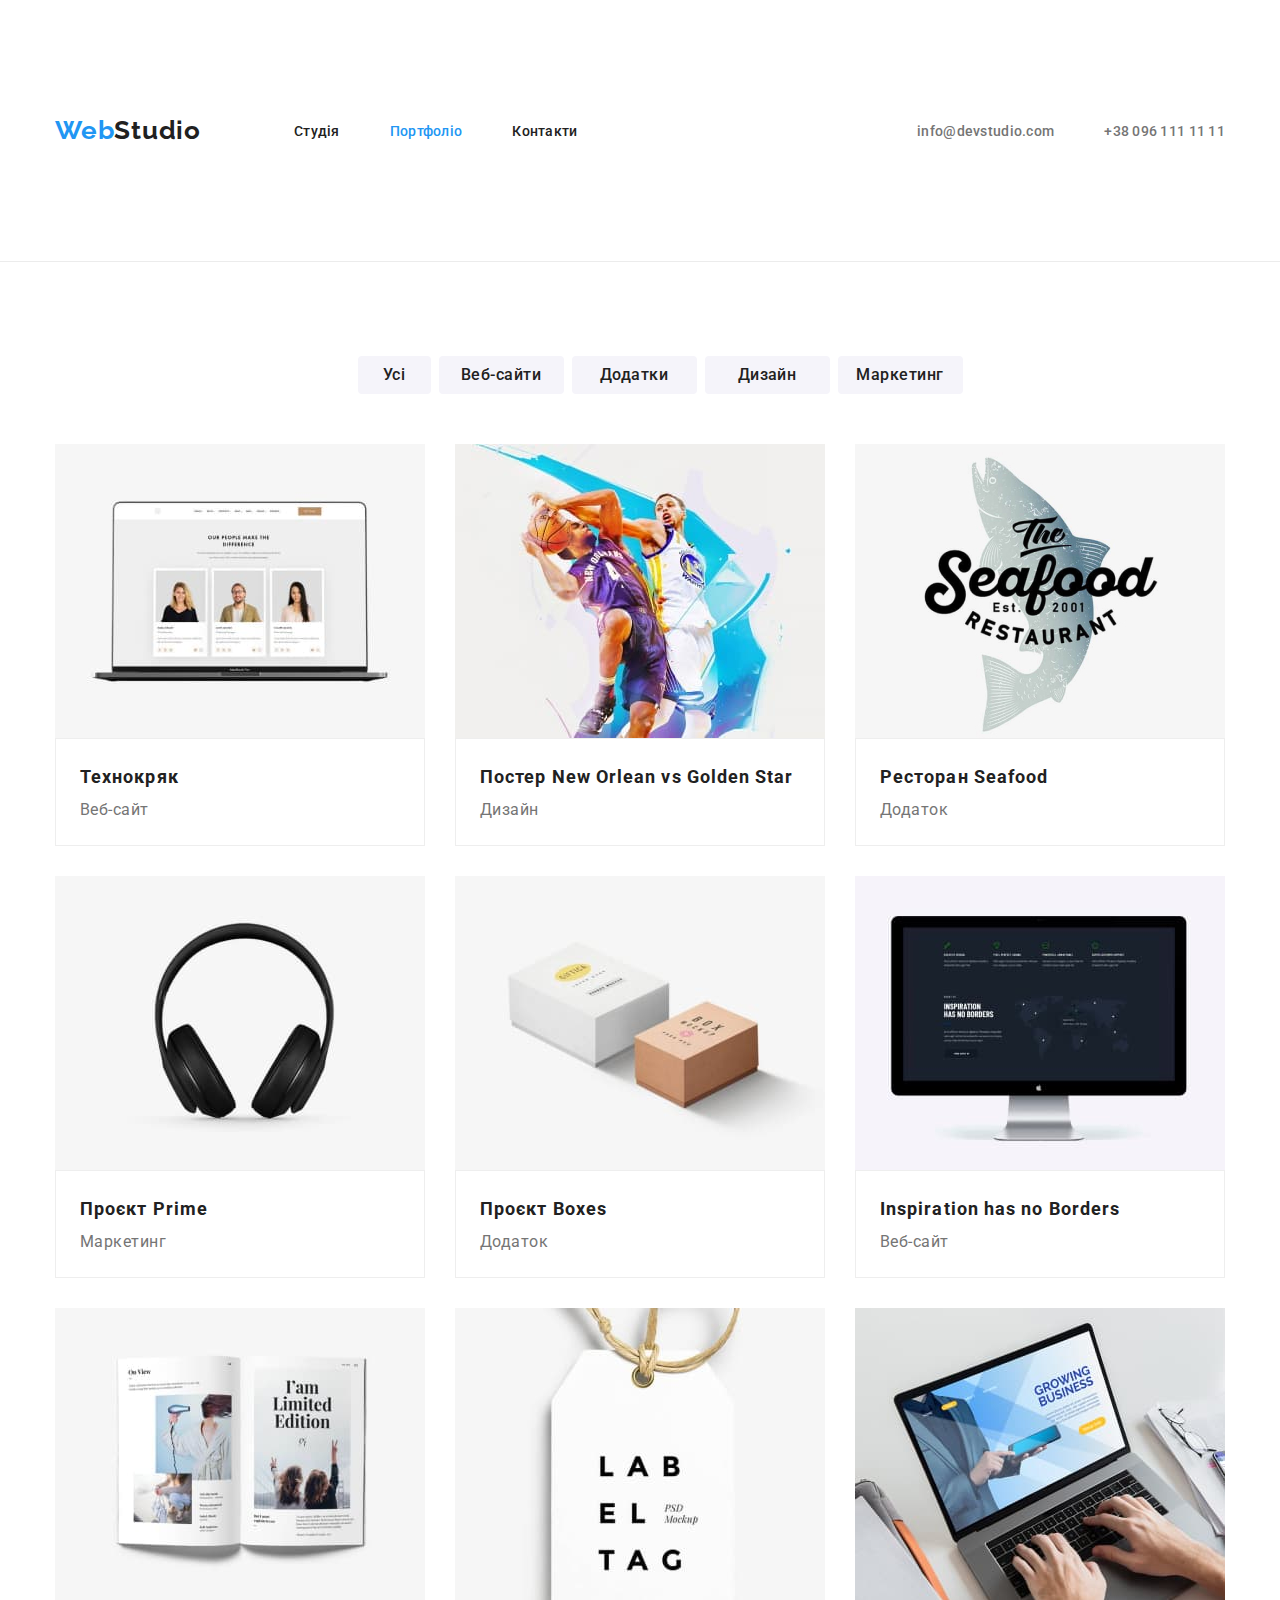
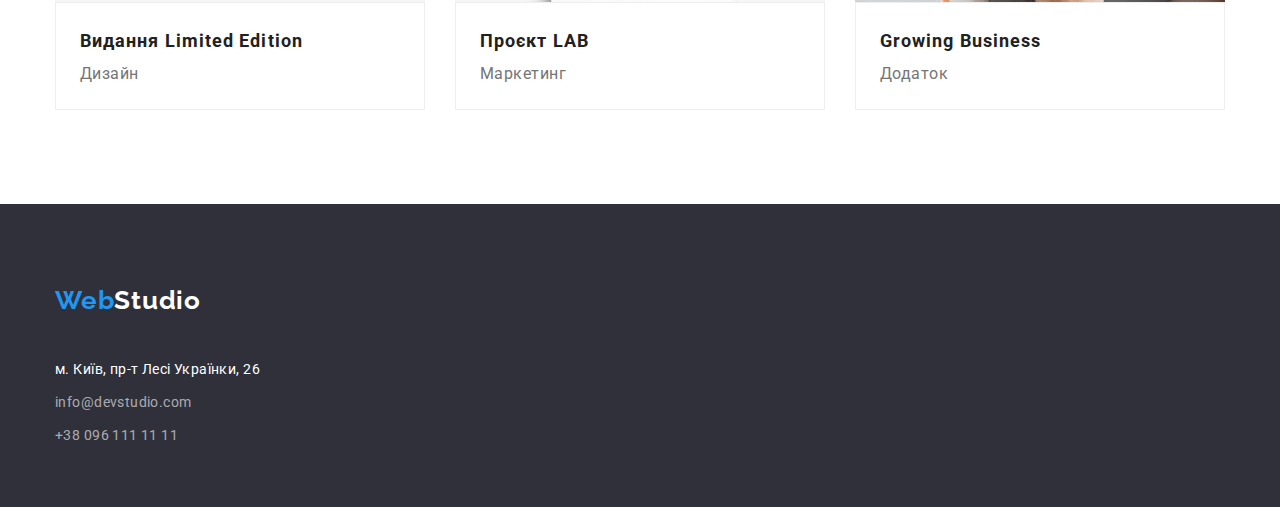
==== commit 5f4efd1e: "правки від ментора" ====
--- a/portfolio.html
+++ b/portfolio.html
@@ -49,9 +49,8 @@
       <section class="gallary section">
         <div class="container">
           <h1 hidden>Наші проєкти</h1>
-        <ul class="buttons">
-          <div class="button-list">
-          <li class="button-item">
+        <ul class="buttons button-list">
+            <li class="button-item">
             <button type="button" class="button-filter button-all">Усі</button>
           </li>
           <li class="button-item">
@@ -74,78 +73,98 @@
               Маркетинг
             </button>
           </li>
+        </ul>
         </div>
-        </ul>
-                <ul class="list gallary-project">
-          <li class="gallary-card">
-            <a class="list link" href="#">
-              <img src="./img/technocryk.jpg" alt="веб-сайт" width="370" />
+        <div class="container">
+
+         <ul class="list gallary-project">
+          <li class="gallary-card">
+            <a class="list link" href="#">
+              <img class="gallary-photo" src="./img/technocryk.jpg" alt="веб-сайт" width="370" />
+              <div class="gallary-projects">
               <h2 class="gallary-title">Технокряк</h2>
               <p class="gallary-text">Веб-сайт</p>
-            </a>
-          </li>
-
-          <li class="gallary-card">
-            <a class="list link" href="#">
-              <img src="./img/poster.jpg" alt="дизайн" width="370" />
+            </div>
+            </a>
+          </li>
+
+          <li class="gallary-card">
+            <a class="list link" href="#">
+              <img class="gallary-photo" src="./img/poster.jpg" alt="дизайн" width="370" />
+              <div class="gallary-projects">
               <h2 class="gallary-title">Постер New Orlean vs Golden Star</h2>
               <p class="gallary-text">Дизайн</p>
-            </a>
-          </li>
-
-          <li class="gallary-card">
-            <a class="list link" href="#">
-              <img src="./img/restaurant.jpg" alt="додаток" width="370" />
+            </div>
+            </a>
+          </li>
+
+          <li class="gallary-card">
+            <a class="list link" href="#">
+              <img class="gallary-photo" src="./img/restaurant.jpg" alt="додаток" width="370" />
+              <div class="gallary-projects">
               <h2 class="gallary-title">Ресторан Seafood</h2>
               <p class="gallary-text">Додаток</p>
-            </a>
-          </li>
-
-          <li class="gallary-card">
-            <a class="list link" href="#">
-              <img src="./img/project-prime.jpg" alt="маркетинг" width="370" />
+            </div>
+            </a>
+          </li>
+
+          <li class="gallary-card">
+            <a class="list link" href="#">
+              <img class="gallary-photo" src="./img/project-prime.jpg" alt="маркетинг" width="370" />
+              <div class="gallary-projects">
               <h2 class="gallary-title">Проєкт Prime</h2>
               <p class="gallary-text">Маркетинг</p>
-            </a>
-          </li>
-
-          <li class="gallary-card">
-            <a class="list link" href="#">
-              <img src="./img/project-boxes.jpg" alt="додаток" width="370" />
+            </div>
+            </a>
+          </li>
+
+          <li class="gallary-card">
+            <a class="list link" href="#">
+              <img class="gallary-photo" src="./img/project-boxes.jpg" alt="додаток" width="370" />
+              <div class="gallary-projects">
               <h2 class="gallary-title">Проєкт Boxes</h2>
               <p class="gallary-text">Додаток</p>
-            </a>
-          </li>
-
-          <li class="gallary-card">
-            <a class="list link" href="#">
-              <img src="./img/Inspiration.jpg" alt="веб-сайт" width="370" />
+            </div>
+            </a>
+          </li>
+
+          <li class="gallary-card">
+            <a class="list link" href="#">
+              <img class="gallary-photo" src="./img/Inspiration.jpg" alt="веб-сайт" width="370" />
+              <div class="gallary-projects">
               <h2 class="gallary-title">Inspiration has no Borders</h2>
               <p class="gallary-text">Веб-сайт</p>
-            </a>
-          </li>
-
-          <li class="gallary-card">
-            <a class="list link" href="#">
-              <img src="./img/magazine.jpg" alt="дизайн" width="370" />
+            </div>
+            </a>
+          </li>
+
+          <li class="gallary-card">
+            <a class="list link" href="#">
+              <img class="gallary-photo" src="./img/magazine.jpg" alt="дизайн" width="370" />
+              <div class="gallary-projects">
               <h2 class="gallary-title">Видання Limited Edition</h2>
               <p class="gallary-text">Дизайн</p>
-            </a>
-          </li>
-
-          <li class="gallary-card">
-            <a class="list link" href="#">
-              <img src="./img/project-lab.jpg" alt="маркетинг" width="370" />
+            </div>
+            </a>
+          </li>
+
+          <li class="gallary-card">
+            <a class="list link" href="#">
+              <img class="gallary-photo" src="./img/project-lab.jpg" alt="маркетинг" width="370" />
+              <div class="gallary-projects">
               <h2 class="gallary-title">Проєкт LAB</h2>
               <p class="gallary-text">Маркетинг</p>
-            </a>
-          </li>
-
-          <li class="gallary-card">
-            <a class="list link" href="#">
-              <img src="./img/growing-bussines.jpg" alt="додаток" width="370" />
+            </div>
+            </a>
+          </li>
+
+          <li class="gallary-card">
+            <a class="list link" href="#">
+              <img class="gallary-photo" src="./img/growing-bussines.jpg" alt="додаток" width="370" />
+              <div class="gallary-projects">
               <h2 class="gallary-title">Growing Business</h2>
               <p class="gallary-text">Додаток</p>
+            </div>
             </a>
           </li>
         
--- a/css/styles.css
+++ b/css/styles.css
@@ -45,8 +45,7 @@
 }
 
 .section {
-  width: 1600px;
-  padding: 0 94px;
+  padding: 94px 0px;
   margin: auto;
 }
 
@@ -75,6 +74,8 @@
 }
 /* стилі логотипу */
 .logo {
+  padding-top: 21px;
+  padding-bottom: 21px;
   color: var(--accent-color);
   font-family: 'Raleway';
   font-style: normal;
@@ -150,14 +151,16 @@
 
 /* стилі main WebStudio */
 .hero {
+  text-align: center;
   background: var(--background-color-dark);
-  padding-top: 200px;
-  padding-bottom: 200px;
-  text-align: center;
+  
 }
 
 .hero-title {
+  width: 696px;
   margin-bottom: 40px;
+  margin-right: auto;
+  margin-left: auto;
   font-weight: 900;
   font-size: 44px;
   line-height: calc(60 / 44);
@@ -166,10 +169,7 @@
   text-transform: uppercase;
   color: var(--primary-white-color);
 }
-.pre-title {
-  margin-top: 0px;
-  font-family: inherit;
-}
+
 .hero-button {
   display: inline-block;
   font-family: inherit;
@@ -209,6 +209,7 @@
   width: 270px;
 }
 .benefits-title {
+  margin-bottom: 10px;
   font-size: 14px;
   line-height: calc(16 / 14);
   letter-spacing: 0.03em;
@@ -251,6 +252,7 @@
   color: var(--title-text-color);
 }
 .card {
+  width: 270px;
   height: 368px;
   background-color: var(--primary-white-color);
   box-shadow: 0px 1px 3px rgba(0, 0, 0, 0.12), 0px 1px 1px rgba(0, 0, 0, 0.14), 0px 2px 1px rgba(0, 0, 0, 0.2);
@@ -259,8 +261,14 @@
 .card + .card {
   margin-left: 30px;
 }
+.specialist-photo {
+  display: block;
+}
+.specialist-about {
+  padding-top: 30px;
+  padding-bottom: 30px;
+}
 .specialist-title {
-  margin-top: 30px;
   margin-bottom: 10px;
   font-weight: 500;
   font-size: 16px;
@@ -271,6 +279,7 @@
 }
 .specialist-text {
   font-size: 16px;
+  font-weight: 400;
   line-height: calc(19 / 16);
   letter-spacing: 0.03em;
   text-align: center;
@@ -328,14 +337,12 @@
 .gallary-project {
   display: flex;
   flex-wrap: wrap;
+  gap: 30px;
 }
 .gallary-card {
-  margin-right: 30px;
-  margin-bottom: 30px;
-  width: 370px;
-  height: 404px;
+  flex-basis: calc((100% - 60px) / 3);
   background-color: var(--primary-white-color);
-  border: 1px solid #EEEEEE;
+  
 }
 .gallary-card:nth-child(3n) {
   margin-right: 0px;
@@ -343,23 +350,28 @@
 .gallary-card:nth-last-child(-n + 3) {
   margin-bottom: 0px;
 }
+.gallary-photo {
+  display: block;
+}
+.gallary-projects {
+  padding-top: 20px;
+  padding-bottom: 20px;
+  padding-left: 24px;
+  border: 1px solid #EEEEEE;
+}
 .gallary-title {
   display: block;
-  margin-top: 20px;
-  margin-left: 24px;
   font-size: 18px;
+  font-weight: 700;
   line-height: calc(36 / 18);
   letter-spacing: 0.06em;
   color: var(--title-text-color);
   text-decoration: none;
 }
-.gallary-title:hover,
-.gallary-title:focus {
-  color: var(--accent-color);
-}
+
 .gallary-text {
-  margin-left: 24px;
   font-size: 16px;
+  font-weight: 400;
   line-height: calc(30 / 16);
   letter-spacing: 0.03em;
   color: var(--primary-text-color);
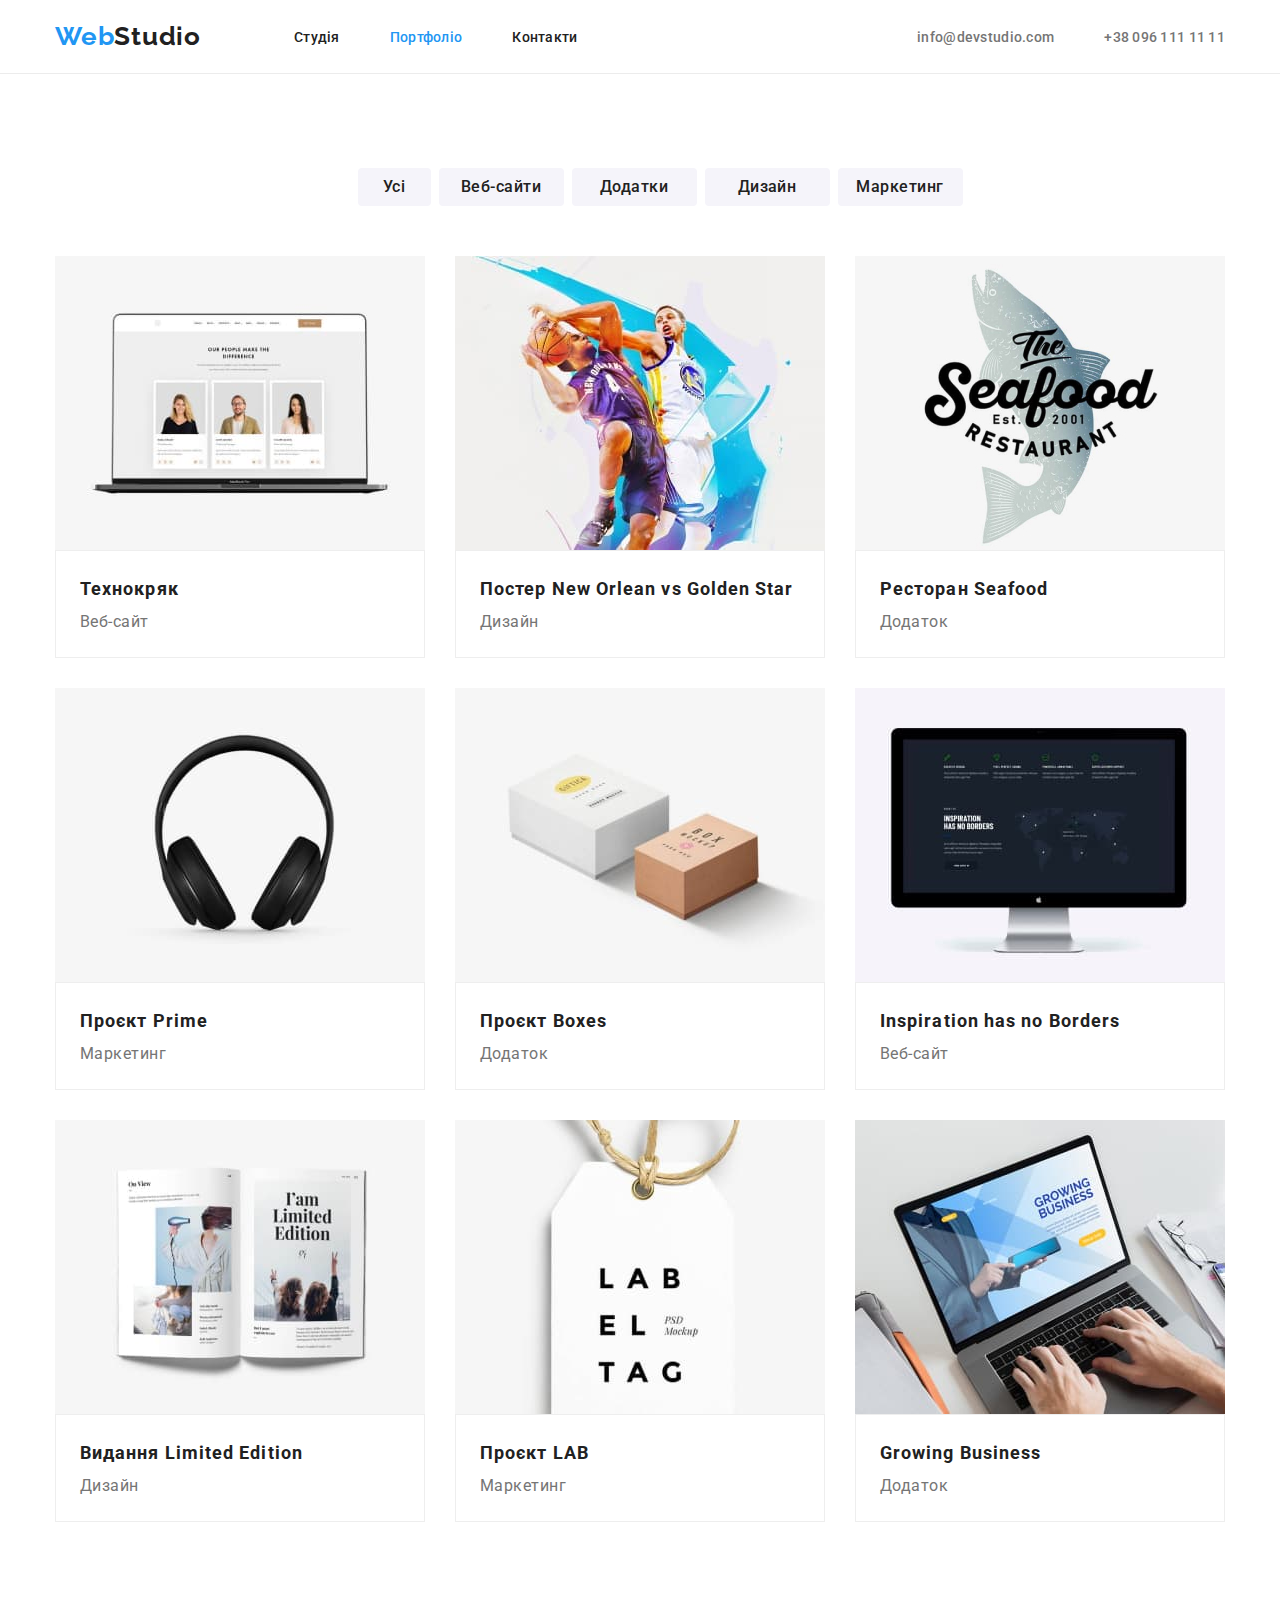
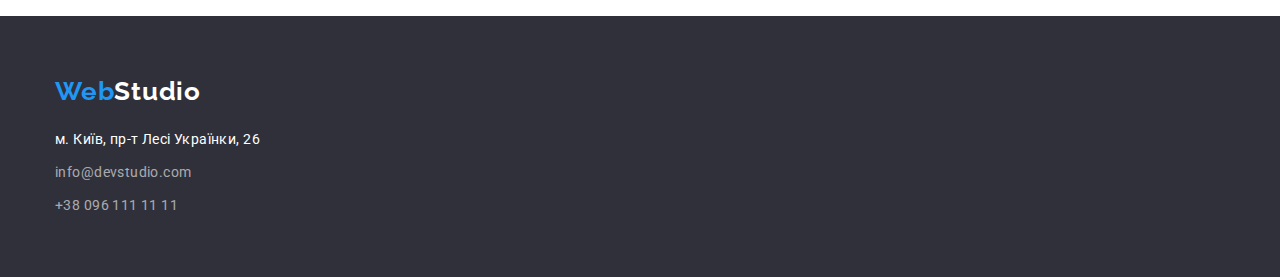
==== commit ec8b3806: "правки від ментора 2" ====
--- a/portfolio.html
+++ b/portfolio.html
@@ -16,7 +16,7 @@
   </head>
   <body>
     <!-- Header -->
-    <header class="page-header section">
+    <header class="page-header">
       <div class="container main-nav">
         <a href="#" class="logo">Web<span class="logo-web">Studio</span></a>
         <nav class="nav-links">
@@ -74,10 +74,8 @@
             </button>
           </li>
         </ul>
-        </div>
-        <div class="container">
-
-         <ul class="list gallary-project">
+        
+        <ul class="list gallary-project">
           <li class="gallary-card">
             <a class="list link" href="#">
               <img class="gallary-photo" src="./img/technocryk.jpg" alt="веб-сайт" width="370" />
--- a/css/styles.css
+++ b/css/styles.css
@@ -151,6 +151,8 @@
 
 /* стилі main WebStudio */
 .hero {
+  padding-top: 200px;
+  padding-bottom: 200px;
   text-align: center;
   background: var(--background-color-dark);
   
@@ -224,7 +226,7 @@
 }
 
 .project {
-  padding-bottom: 94px;
+  padding-top: 0px;
 }
 .project-title {
   margin-bottom: 50px;
@@ -429,4 +431,6 @@
 .webstudio {
   display: block;
   margin-bottom: 20px;
-}
+  padding-top: 0px;
+  padding-bottom: 0px;
+}
